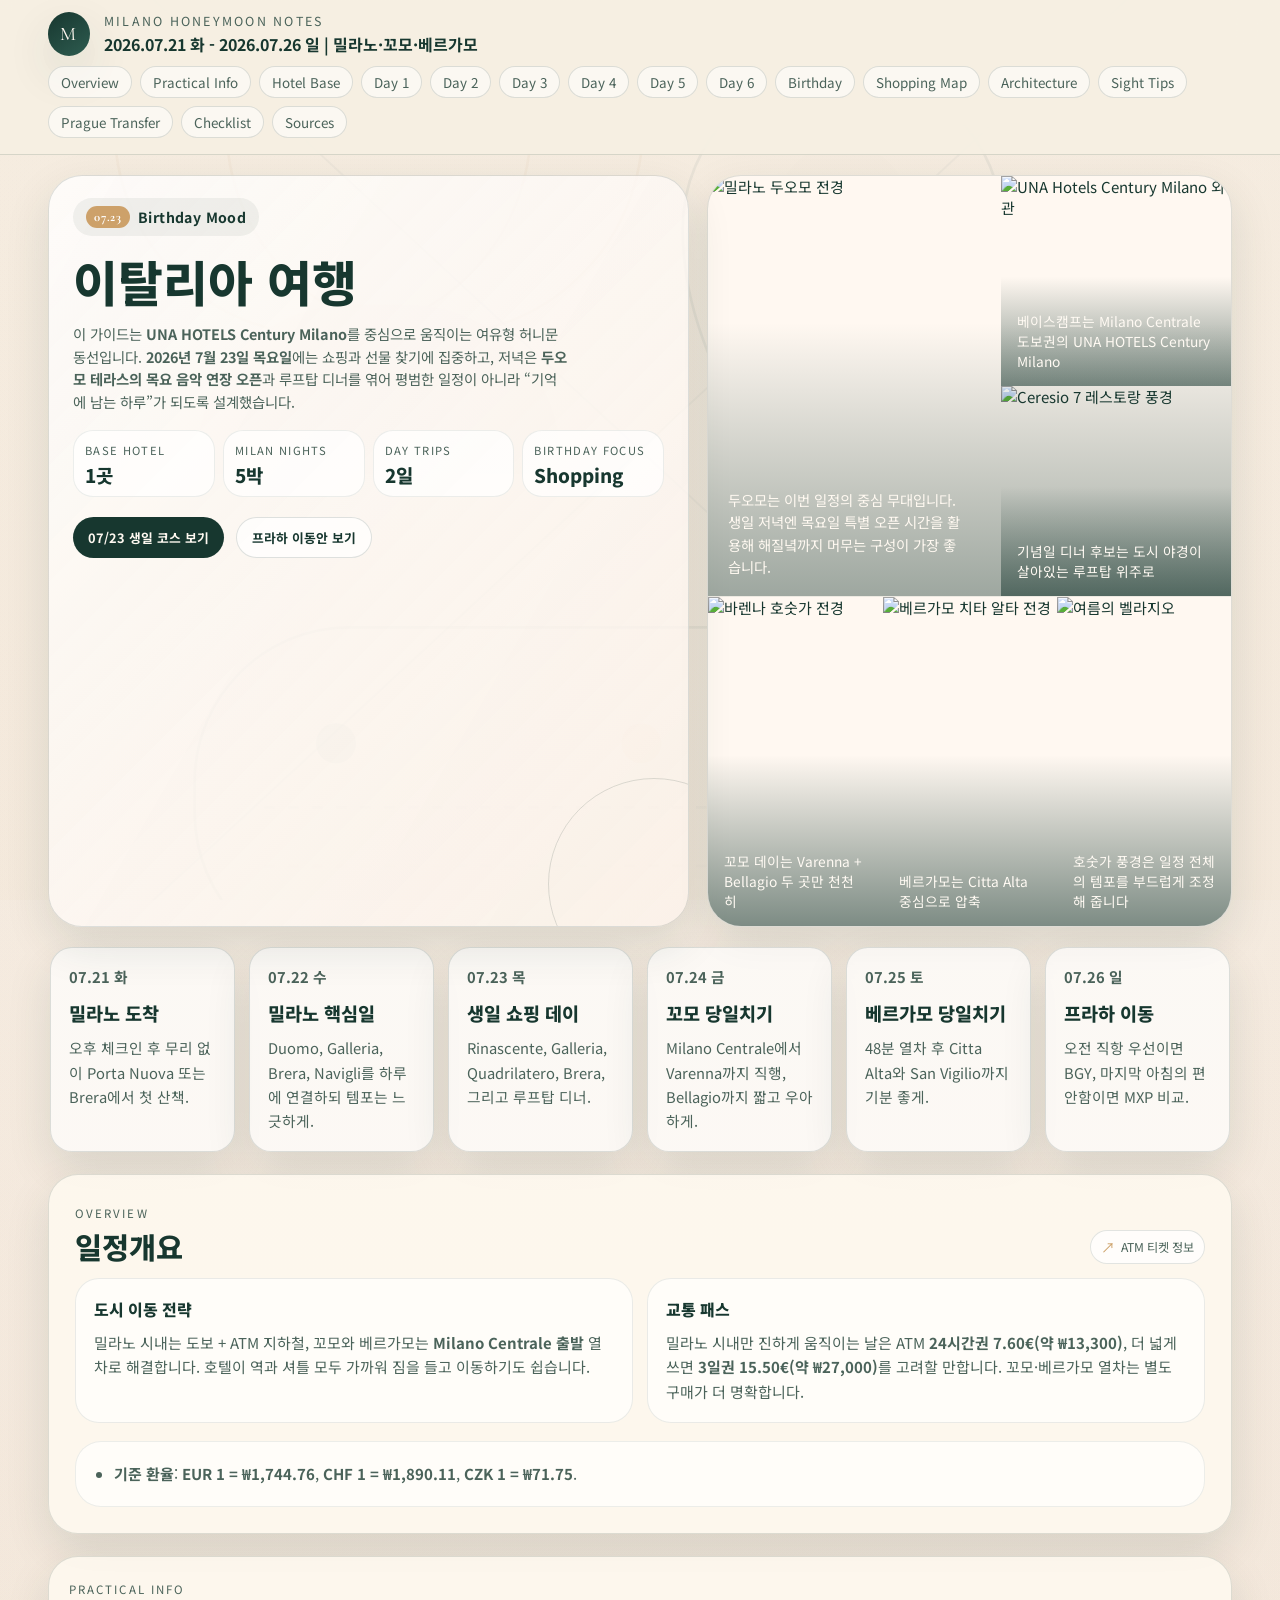
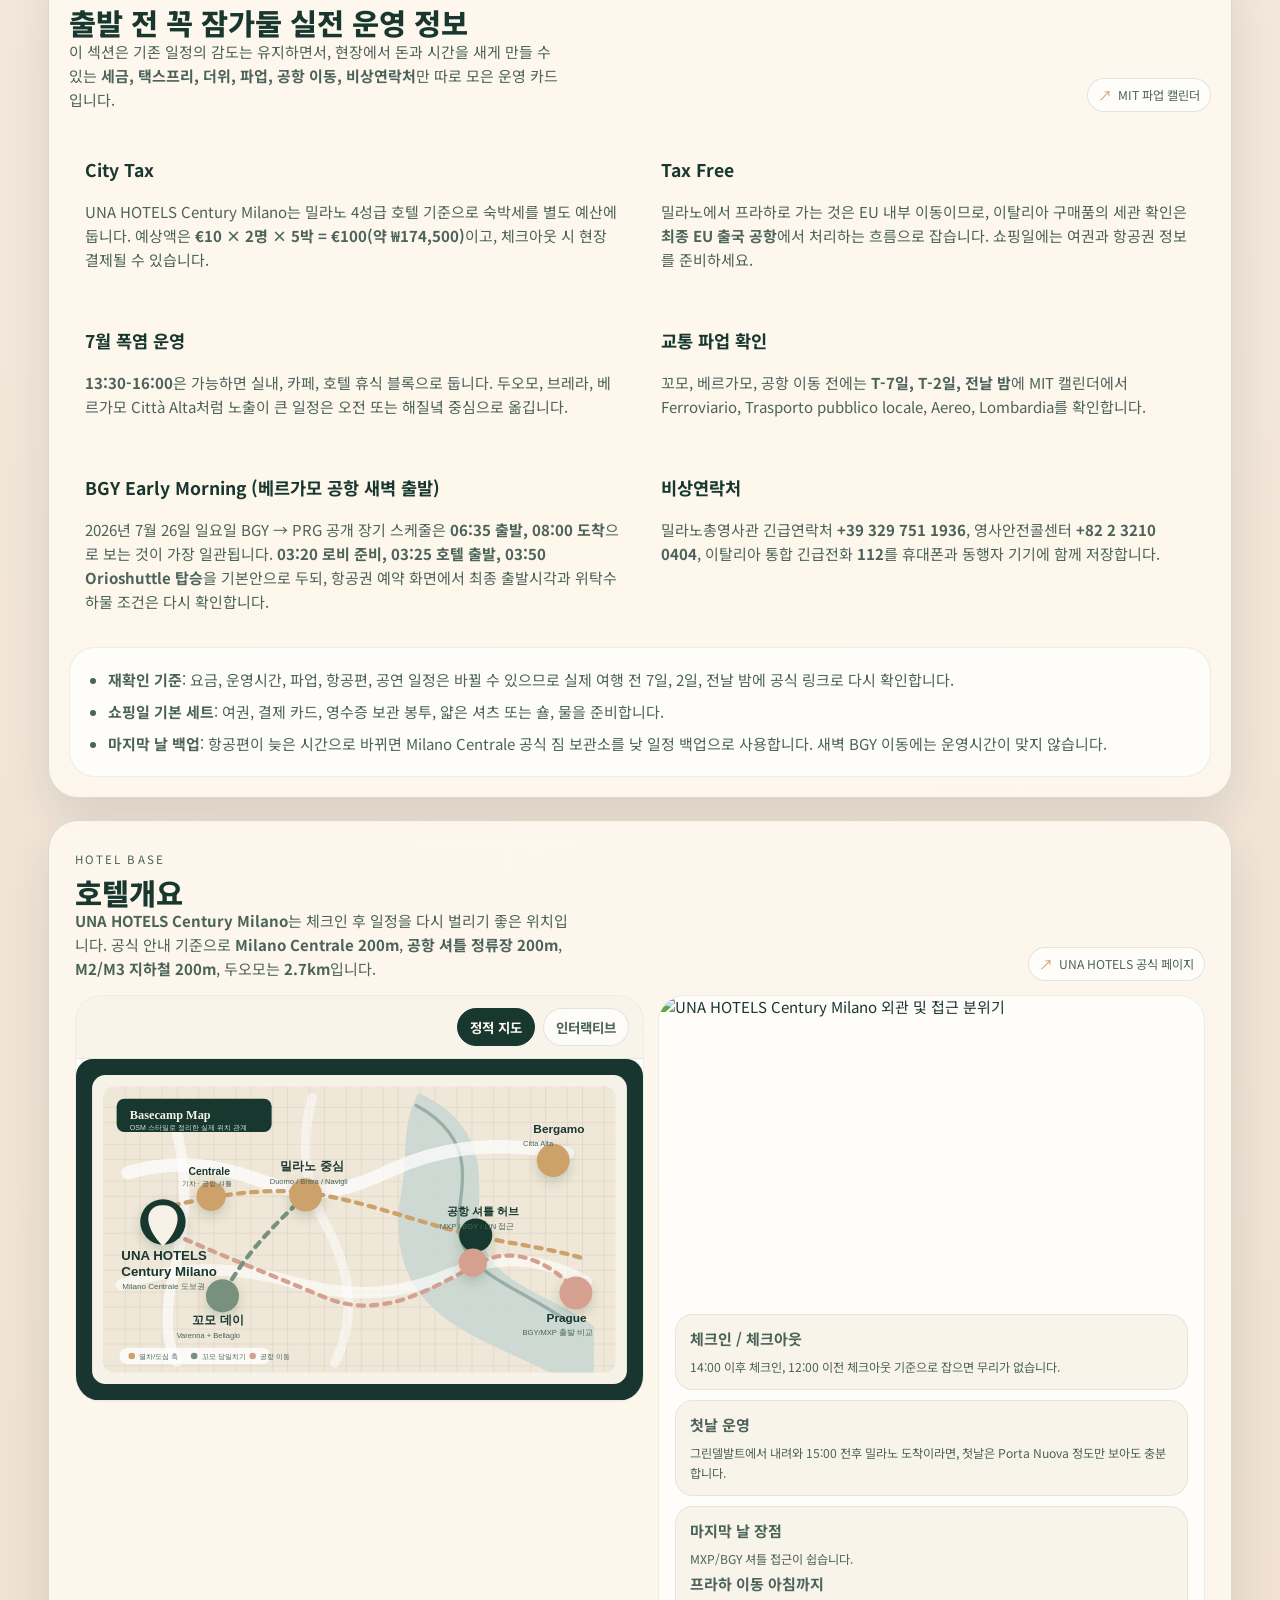
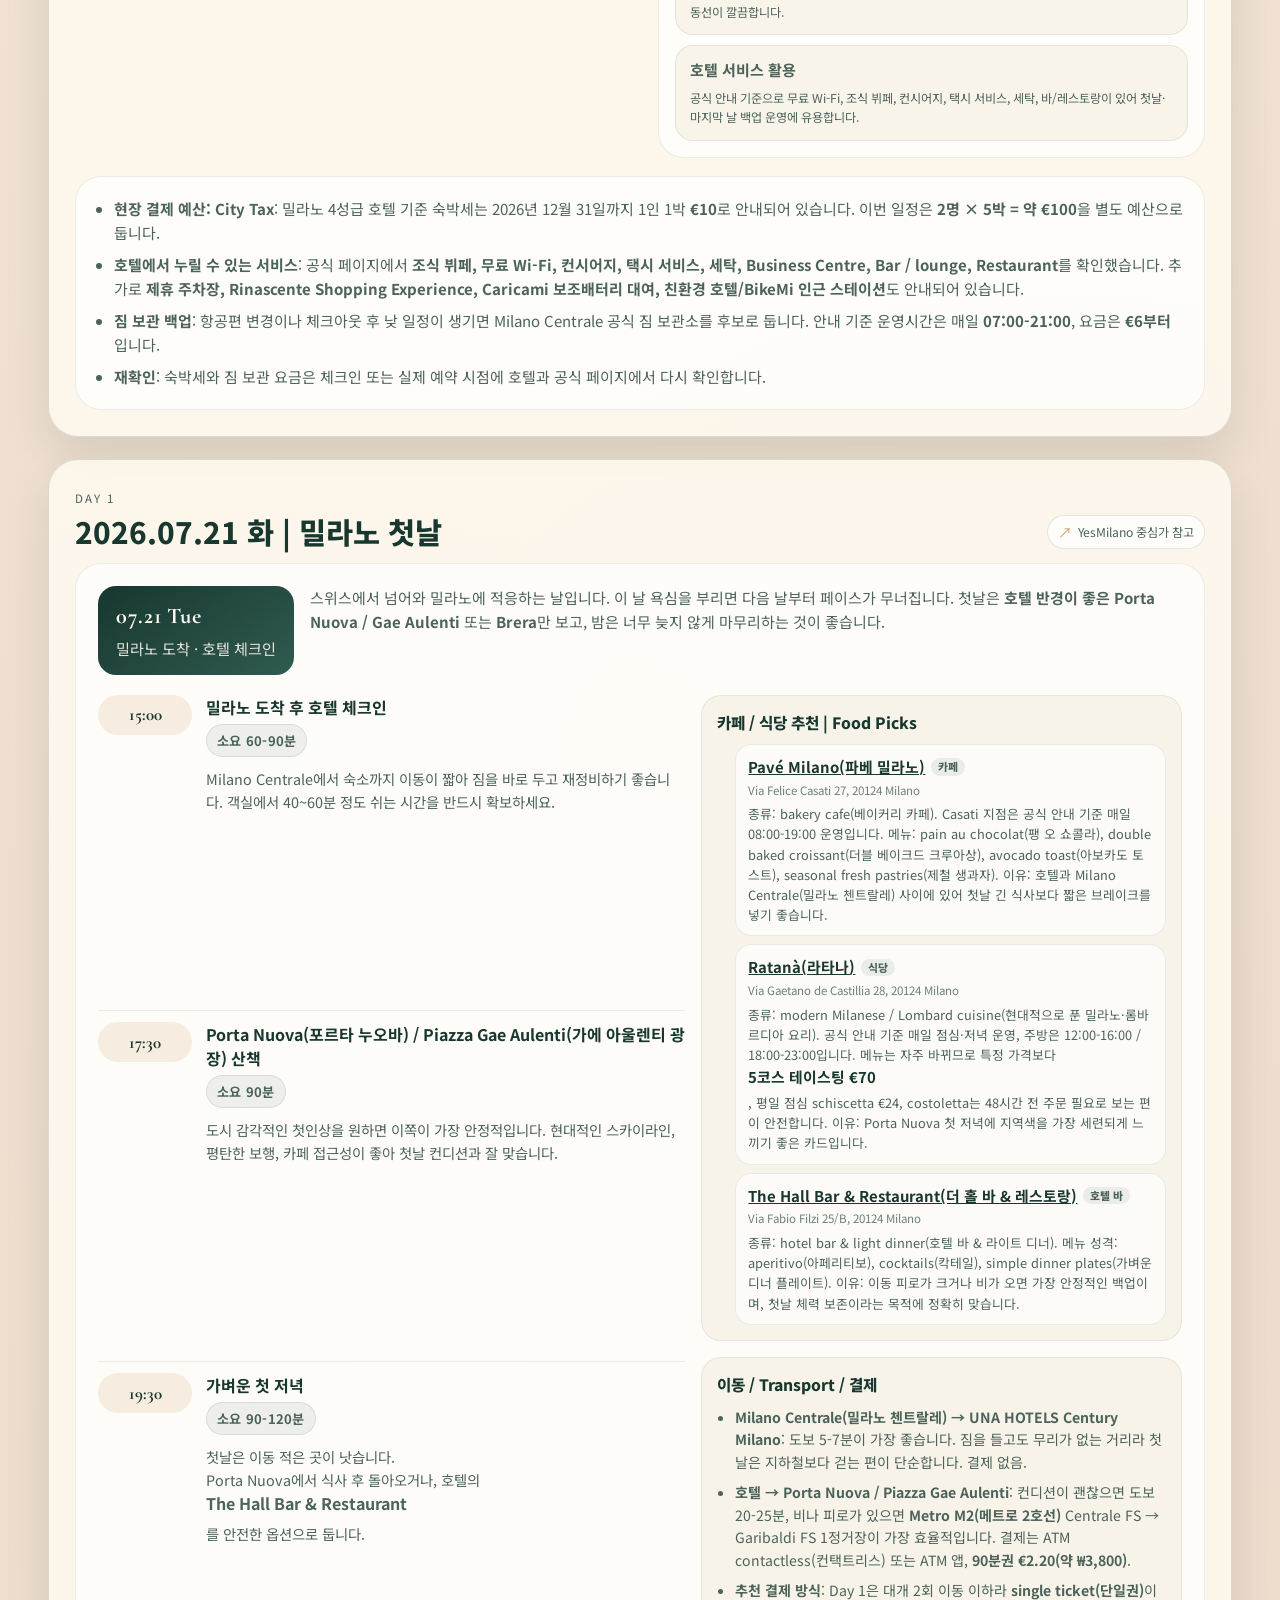
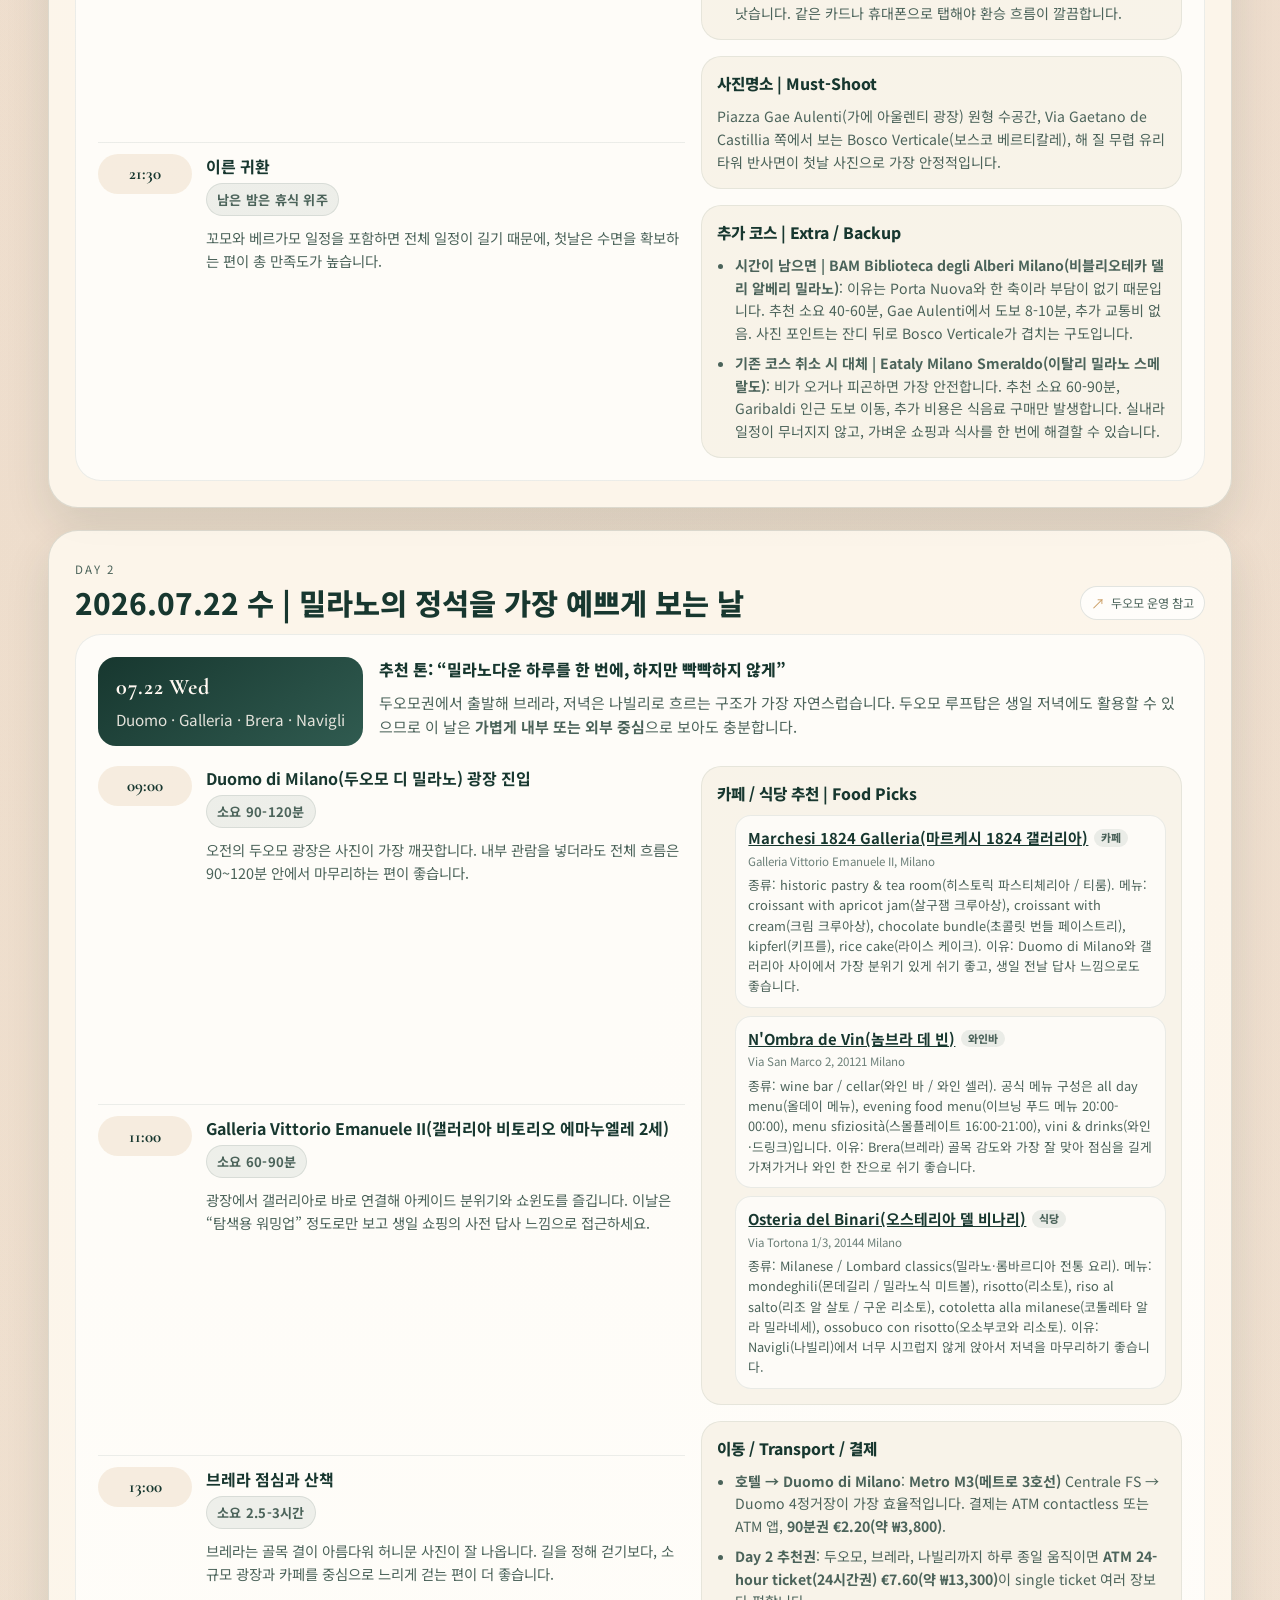
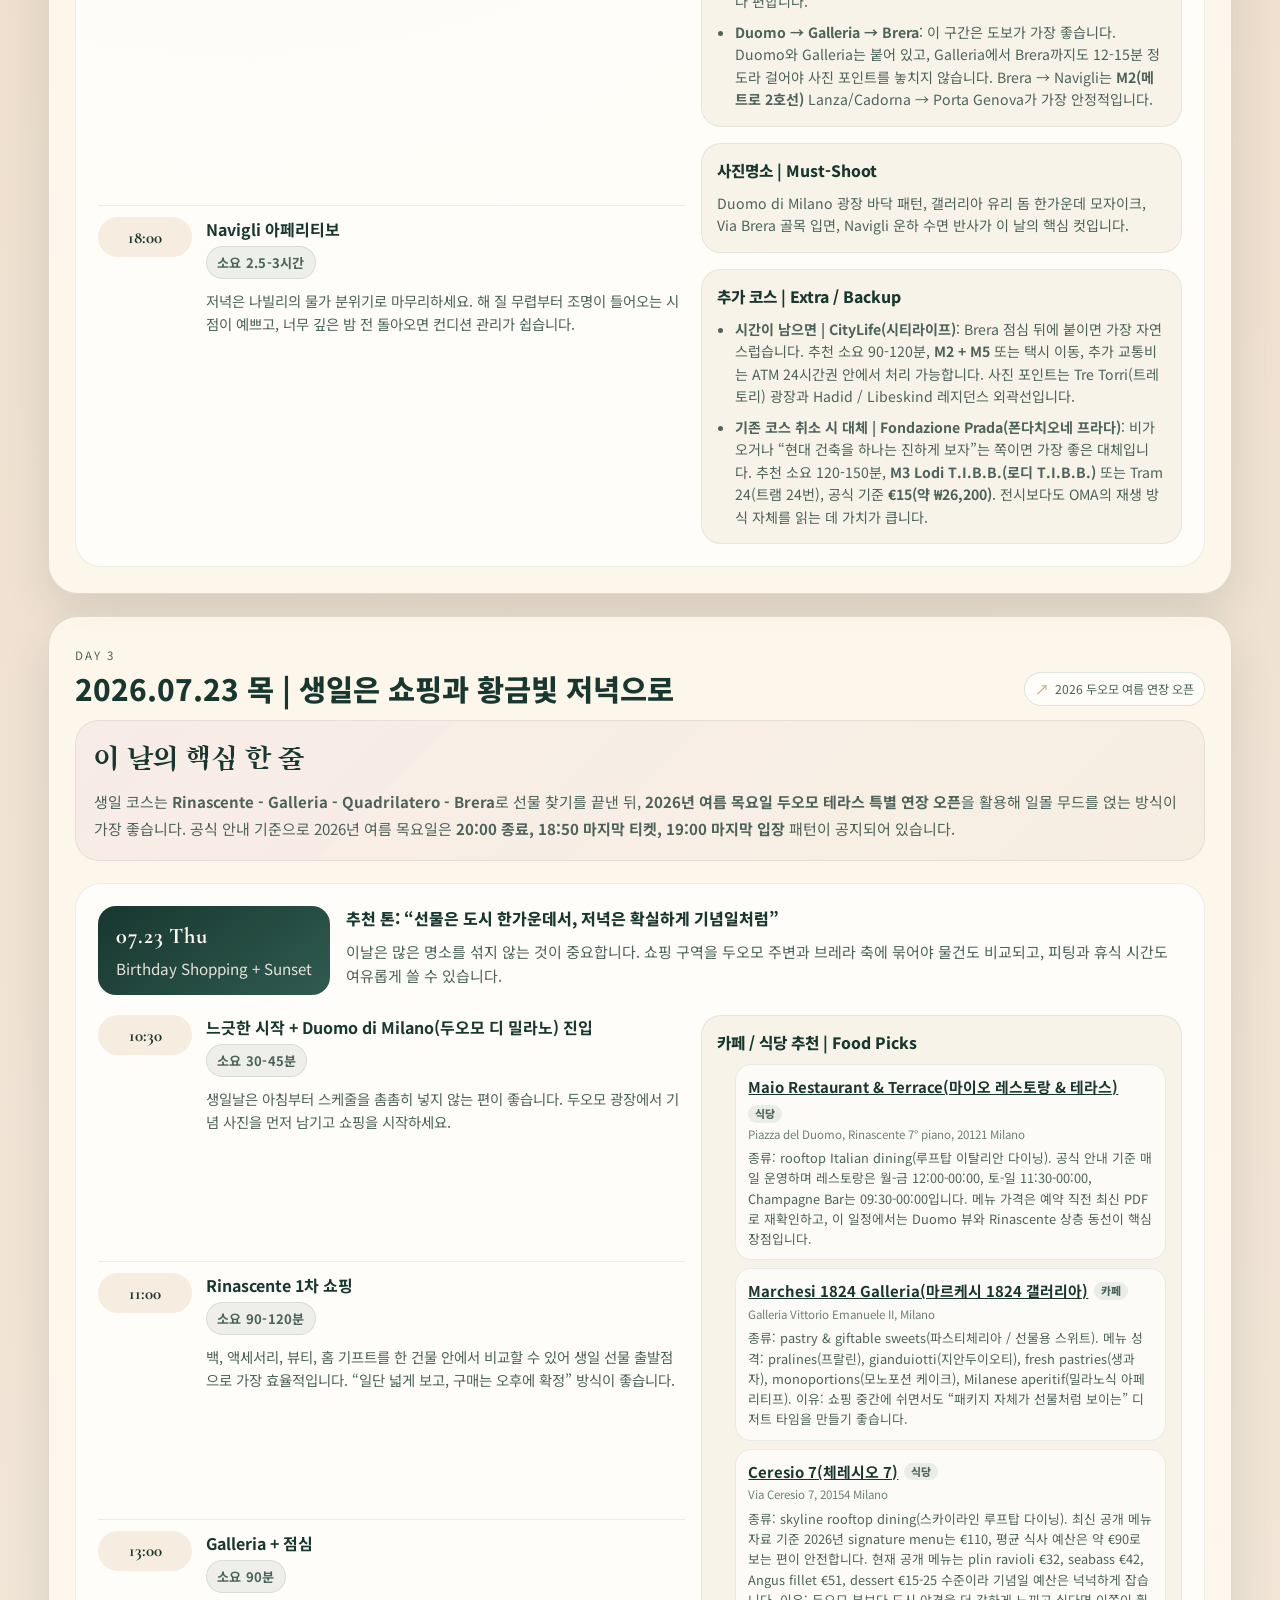
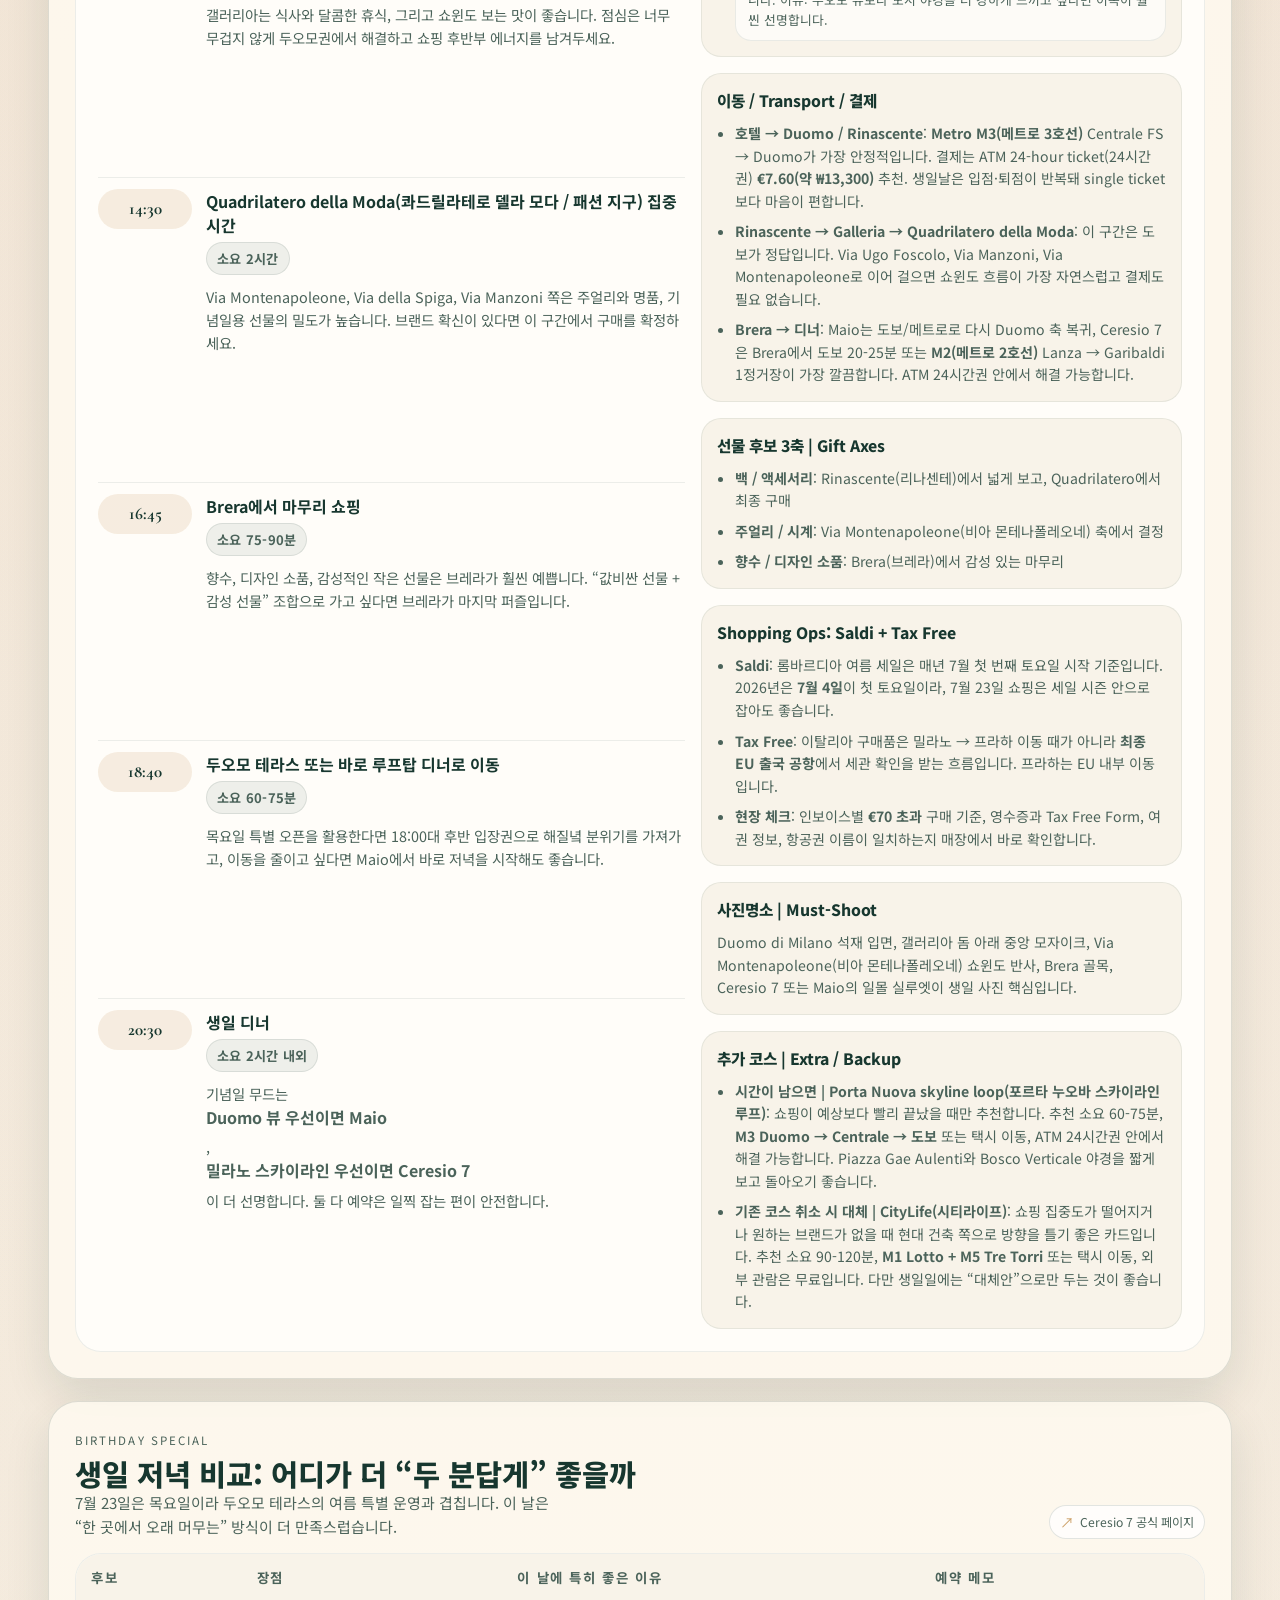
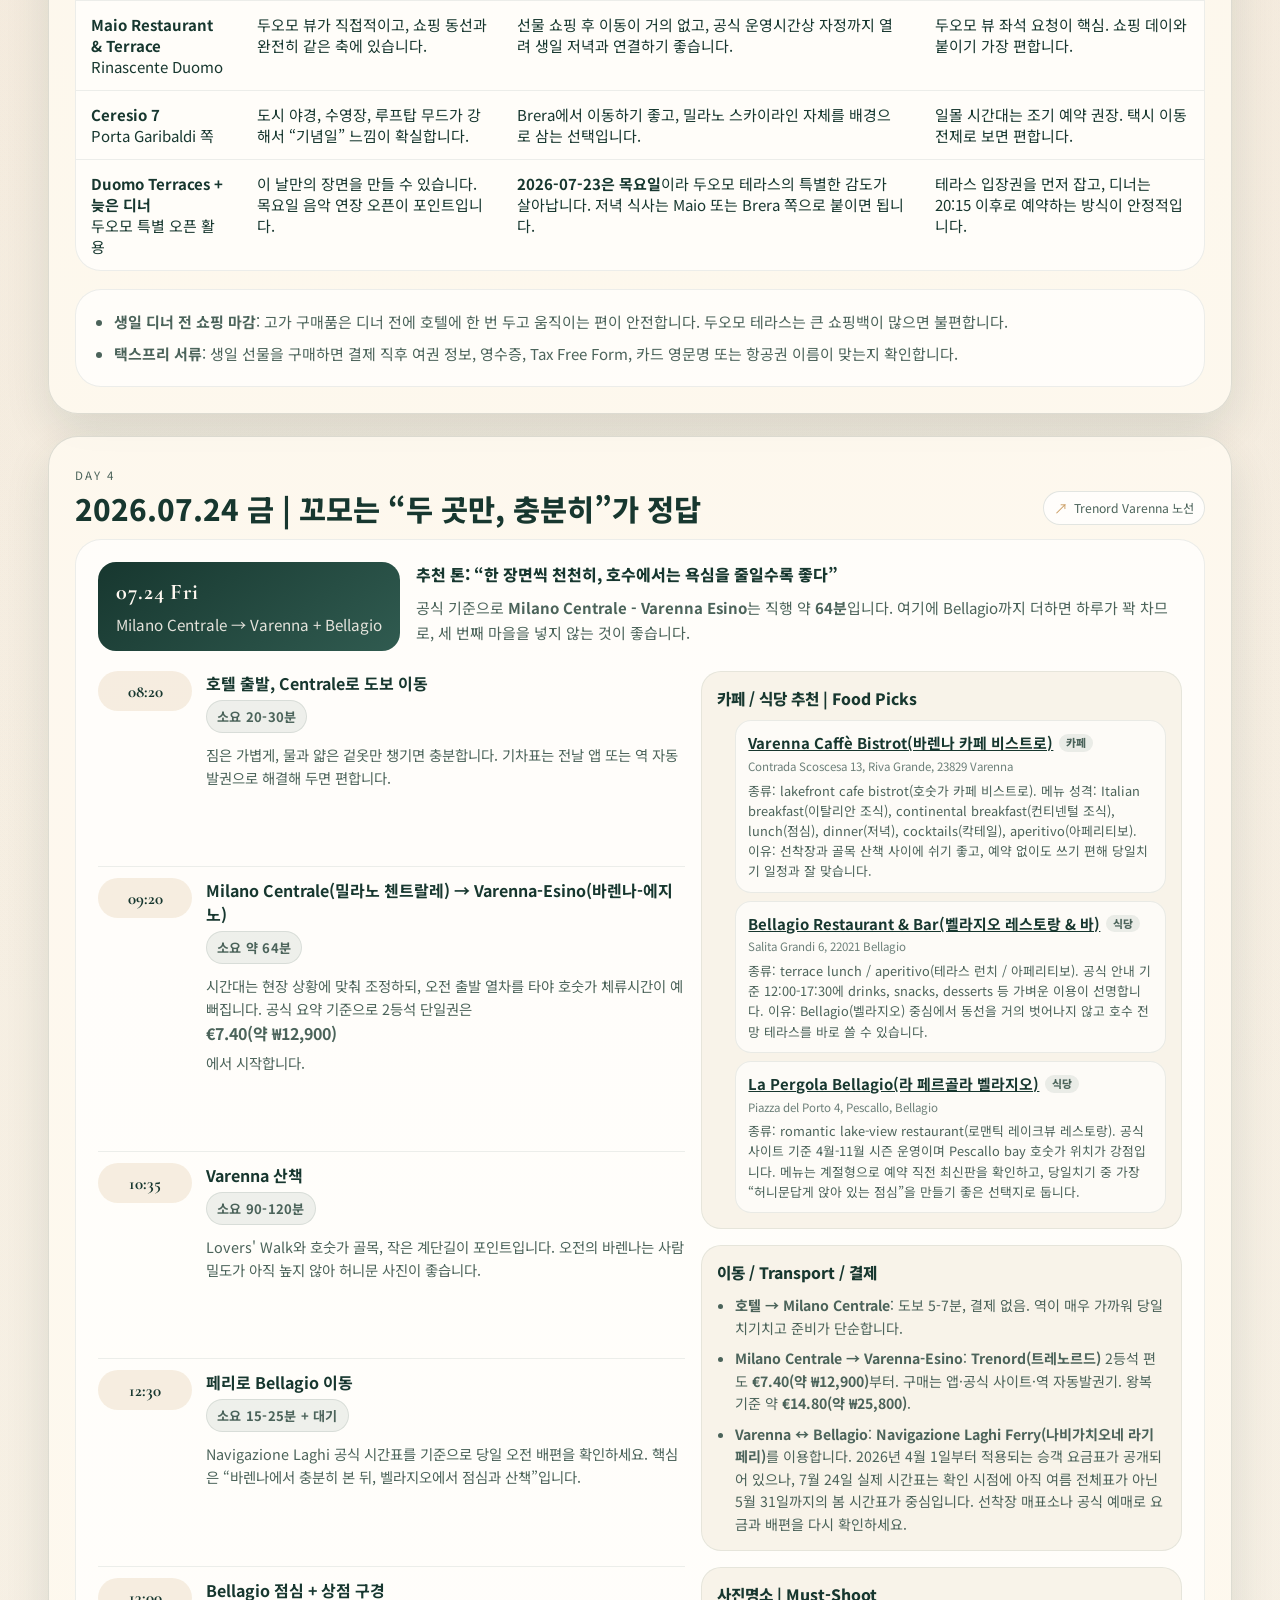
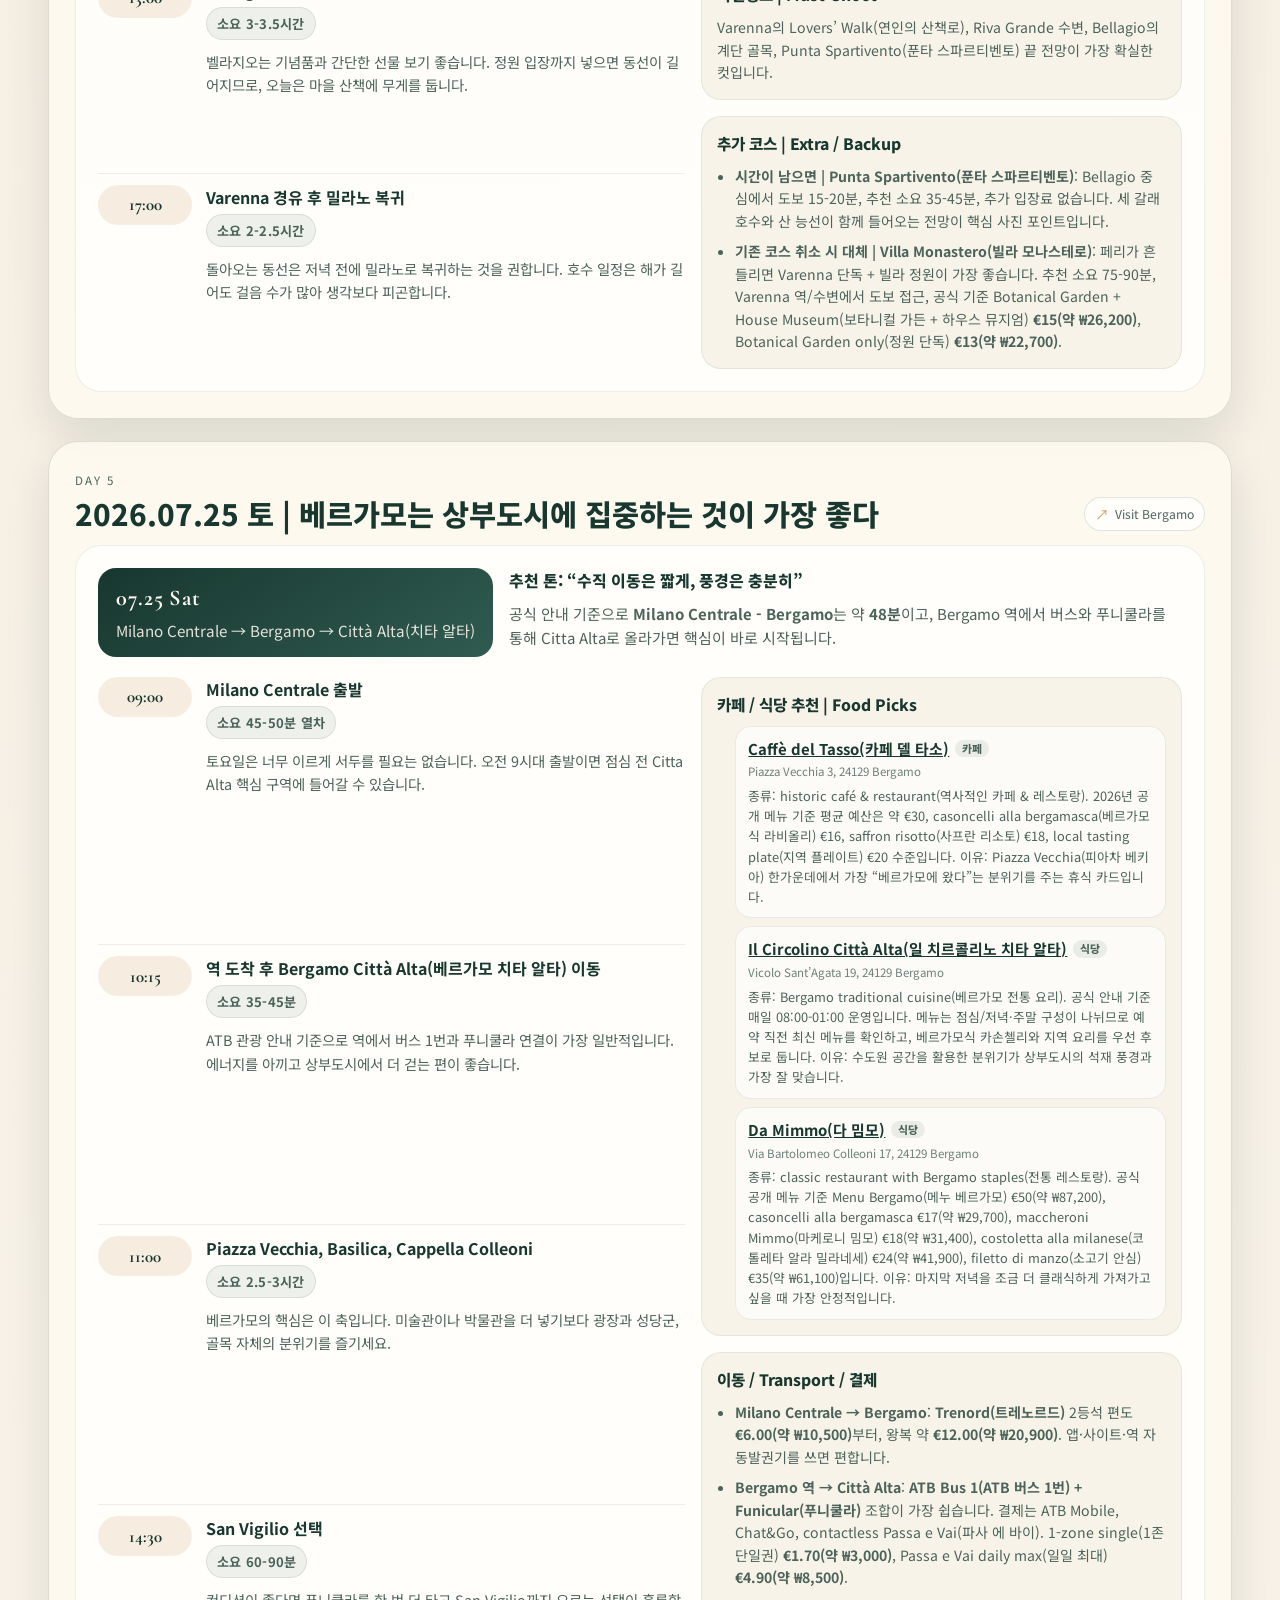
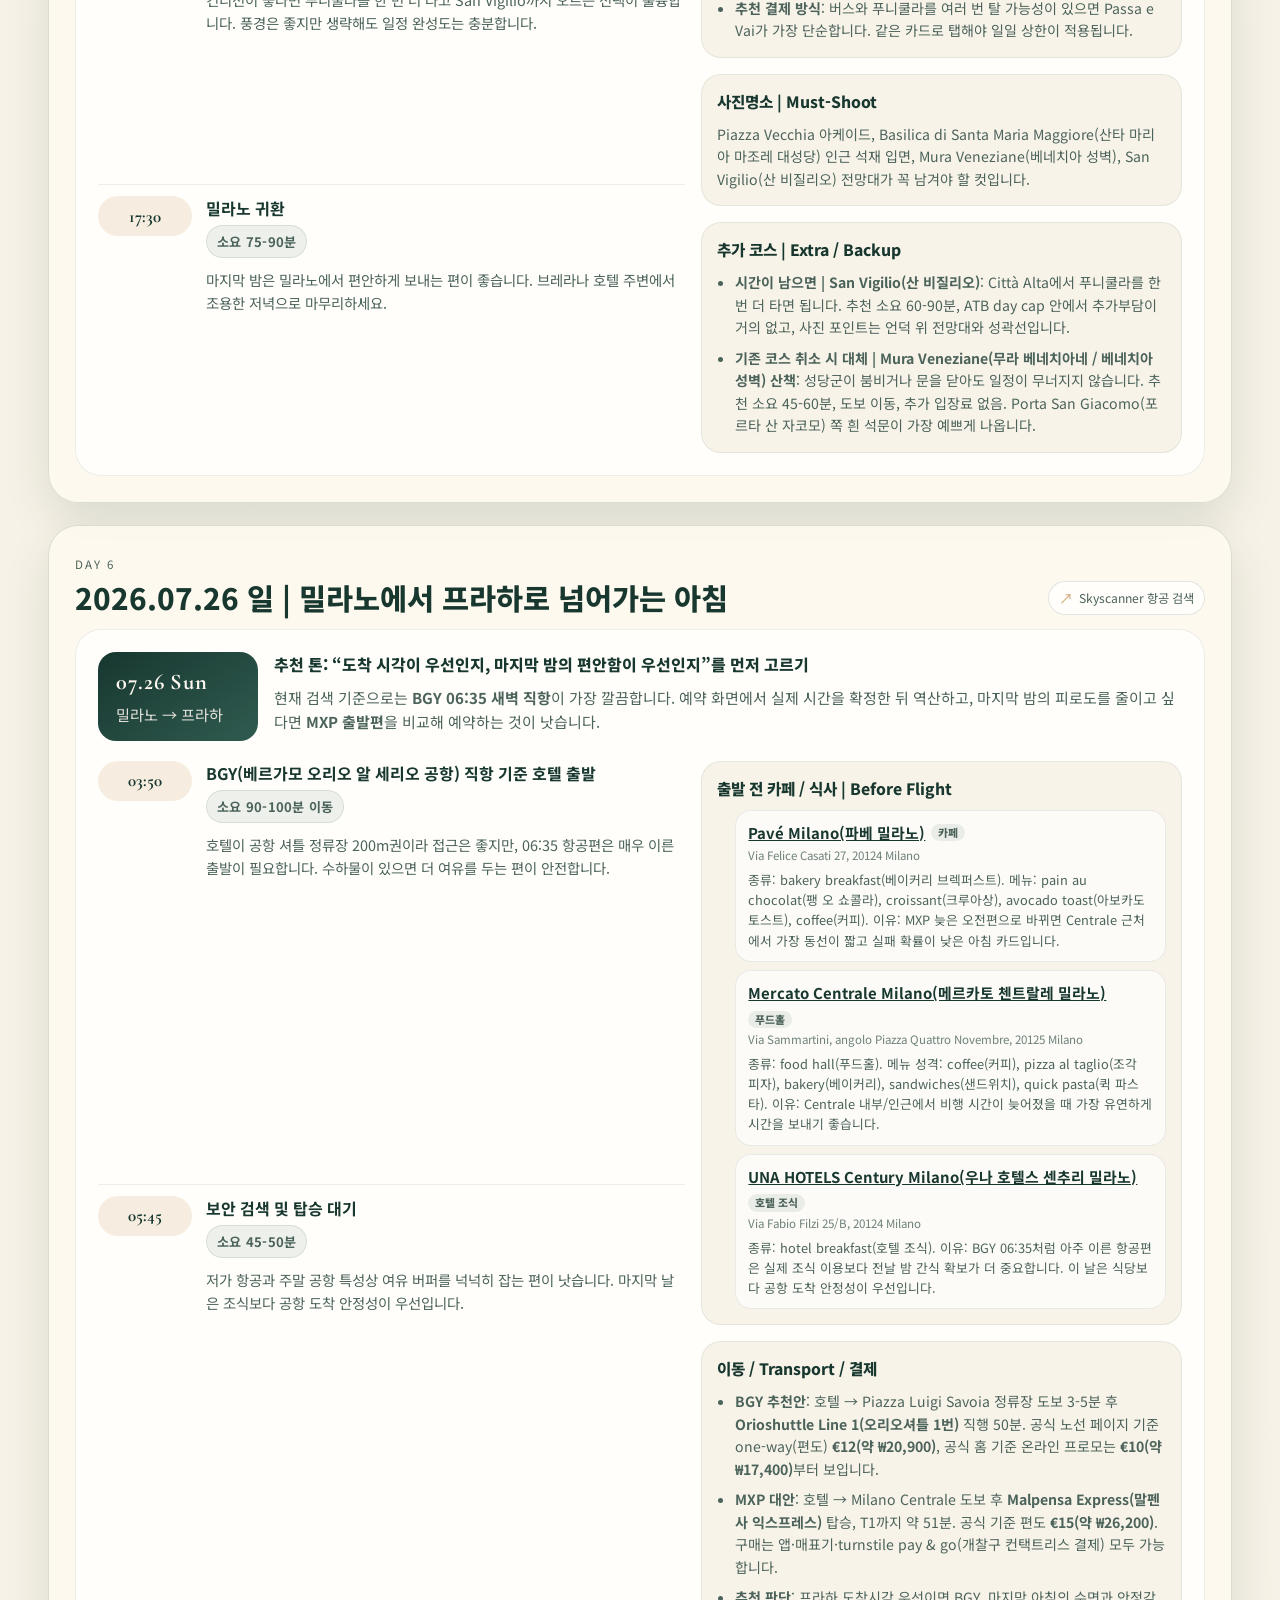
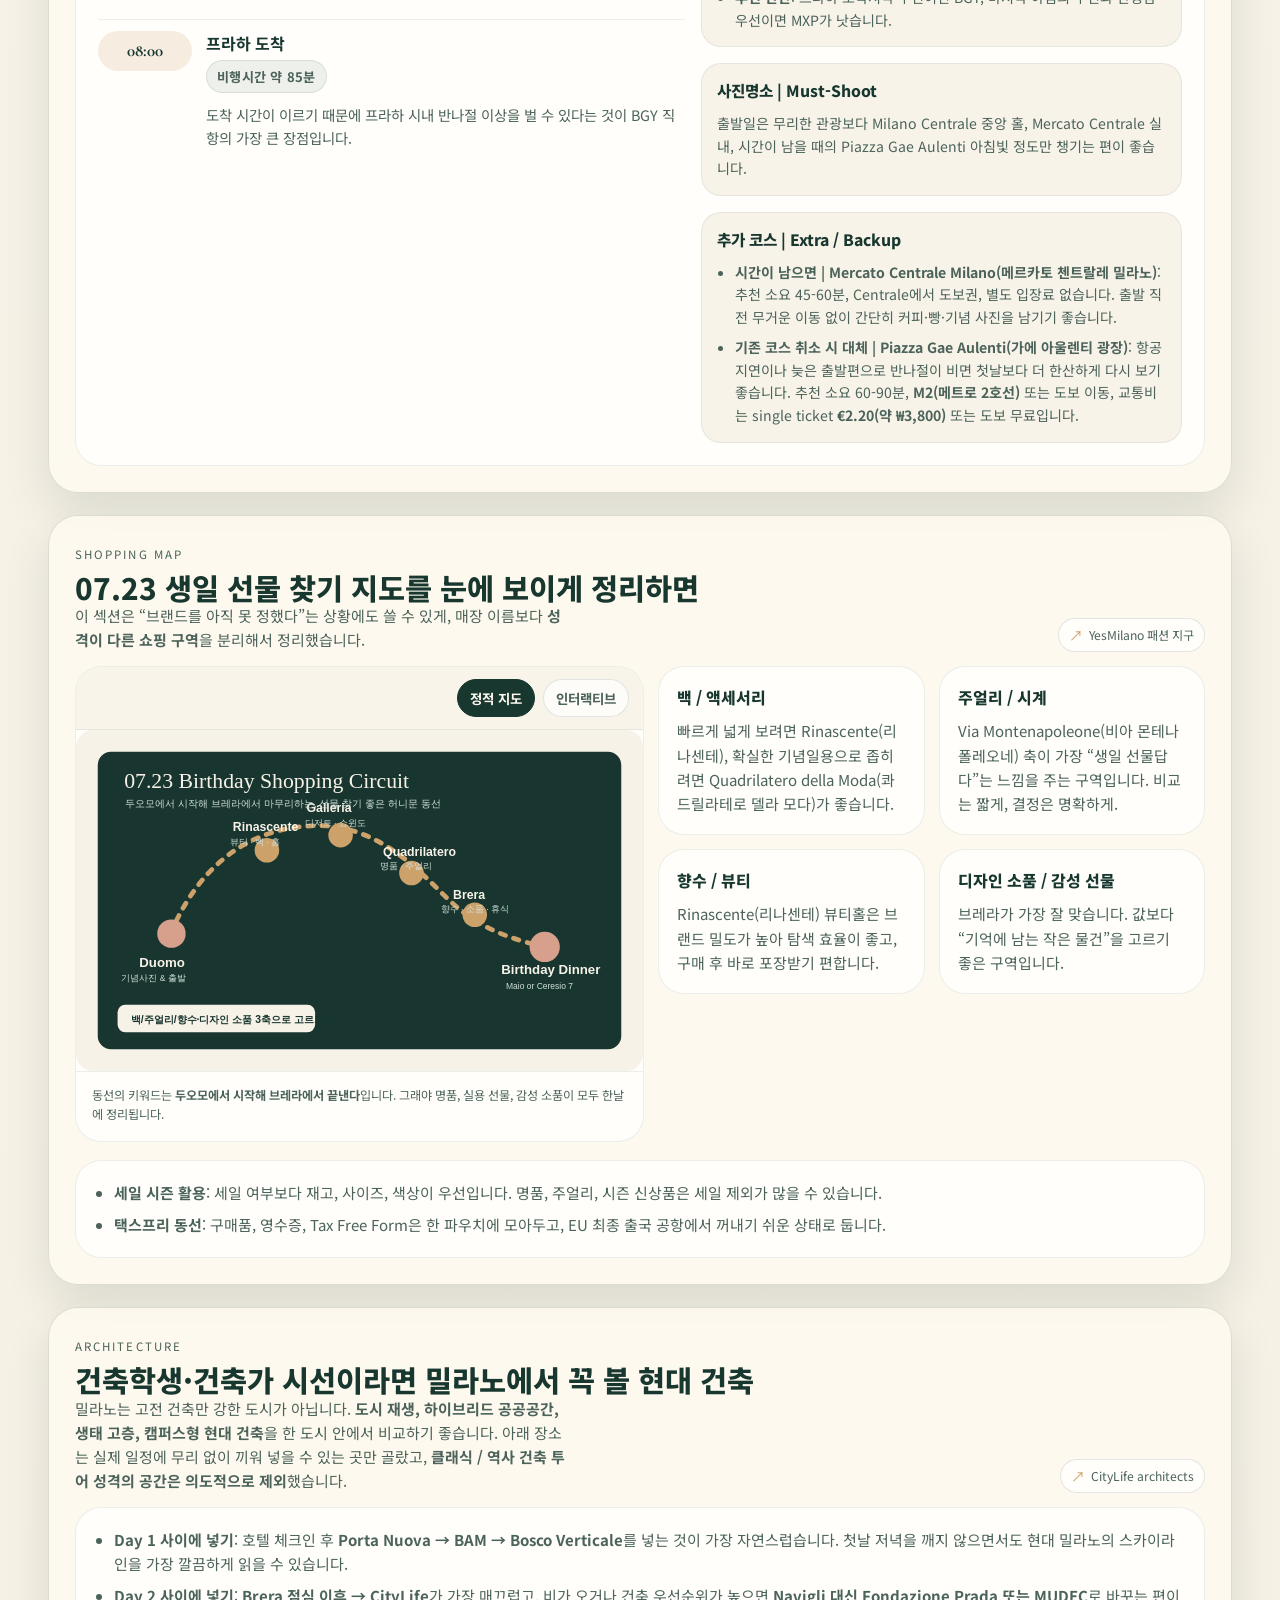
==== index.html @ 5122d9b0 "Update wedding guide layout and deployment files" ====
<!doctype html>
<html lang="ko">
<head>
  <meta charset="utf-8">
  <meta name="viewport" content="width=device-width, initial-scale=1">
  <meta http-equiv="refresh" content="0; url=./milano_honeymoon_guide.html">
  <link rel="canonical" href="./milano_honeymoon_guide.html">
  <title>Milano Honeymoon Guide</title>
  <script>
    window.location.replace("./milano_honeymoon_guide.html");
  </script>
</head>
<body>
  <p><a href="./milano_honeymoon_guide.html">Open Milano Honeymoon Guide</a></p>
</body>
</html>
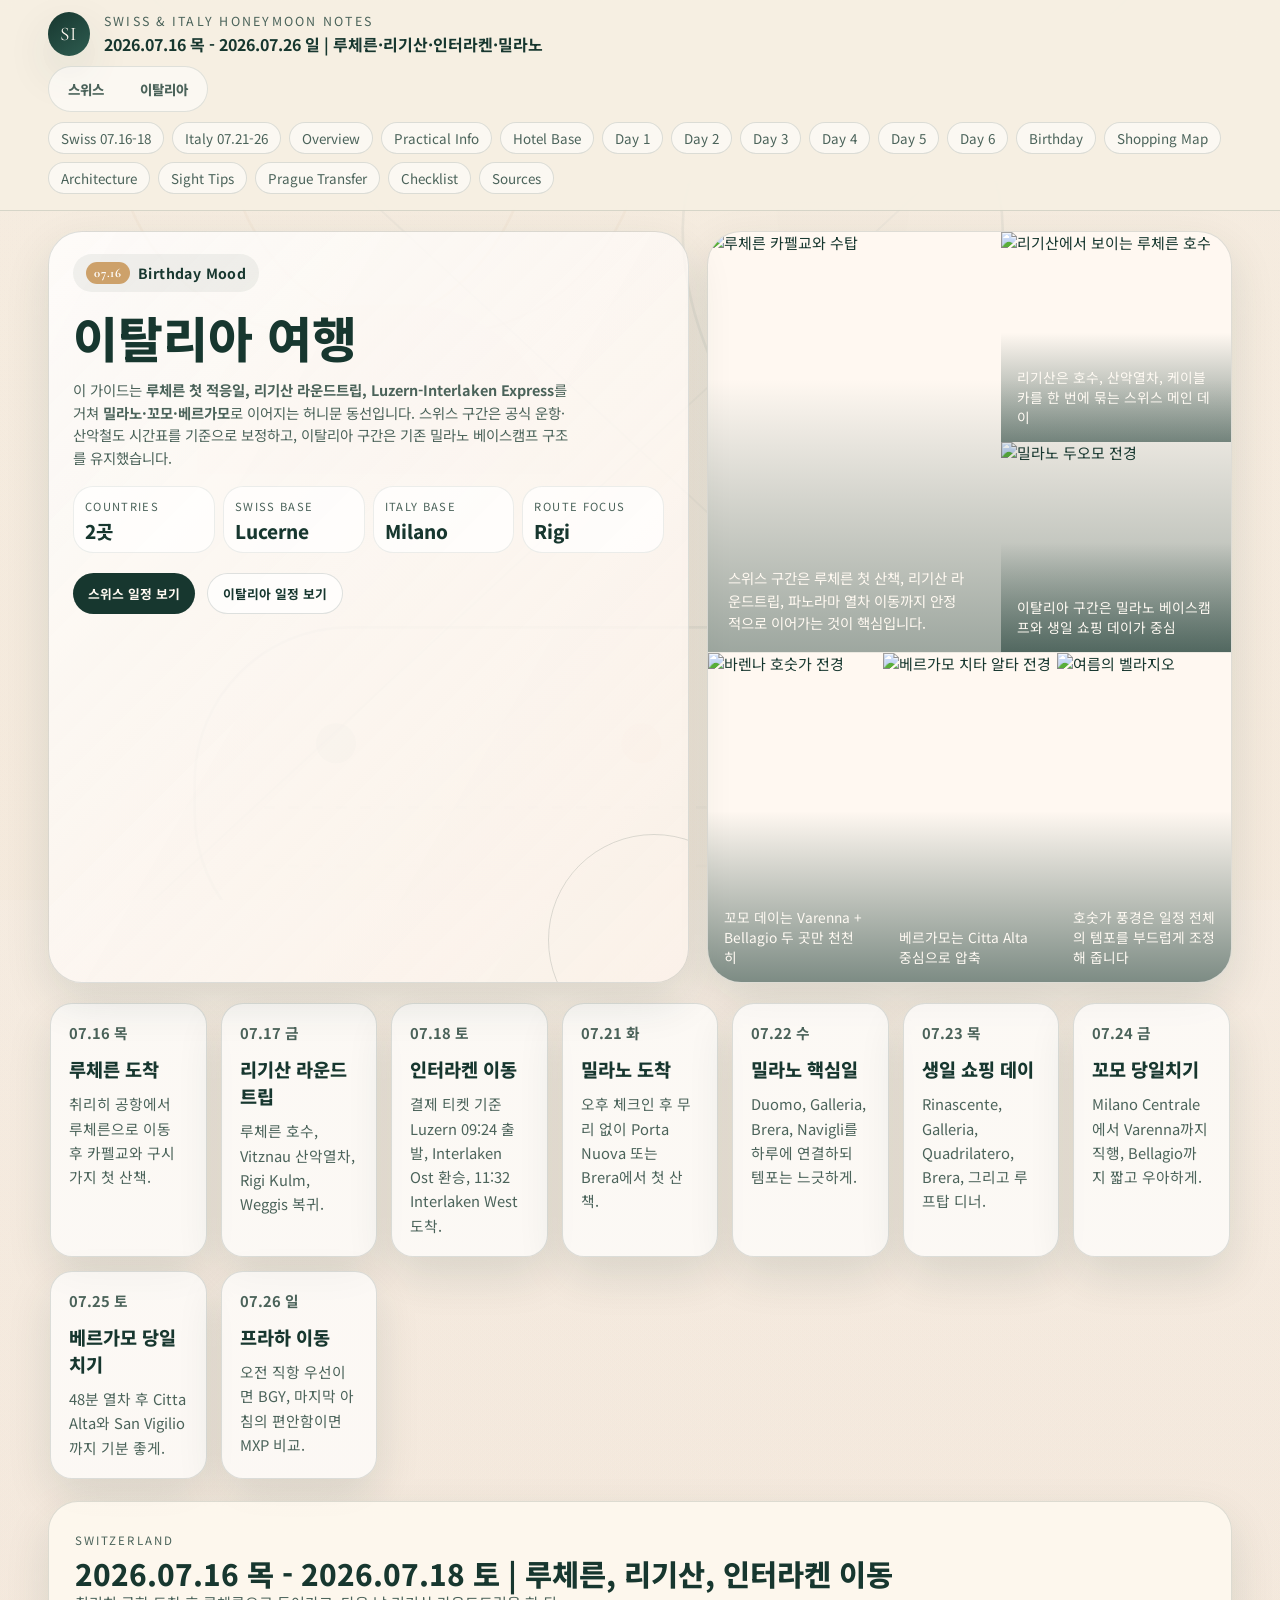
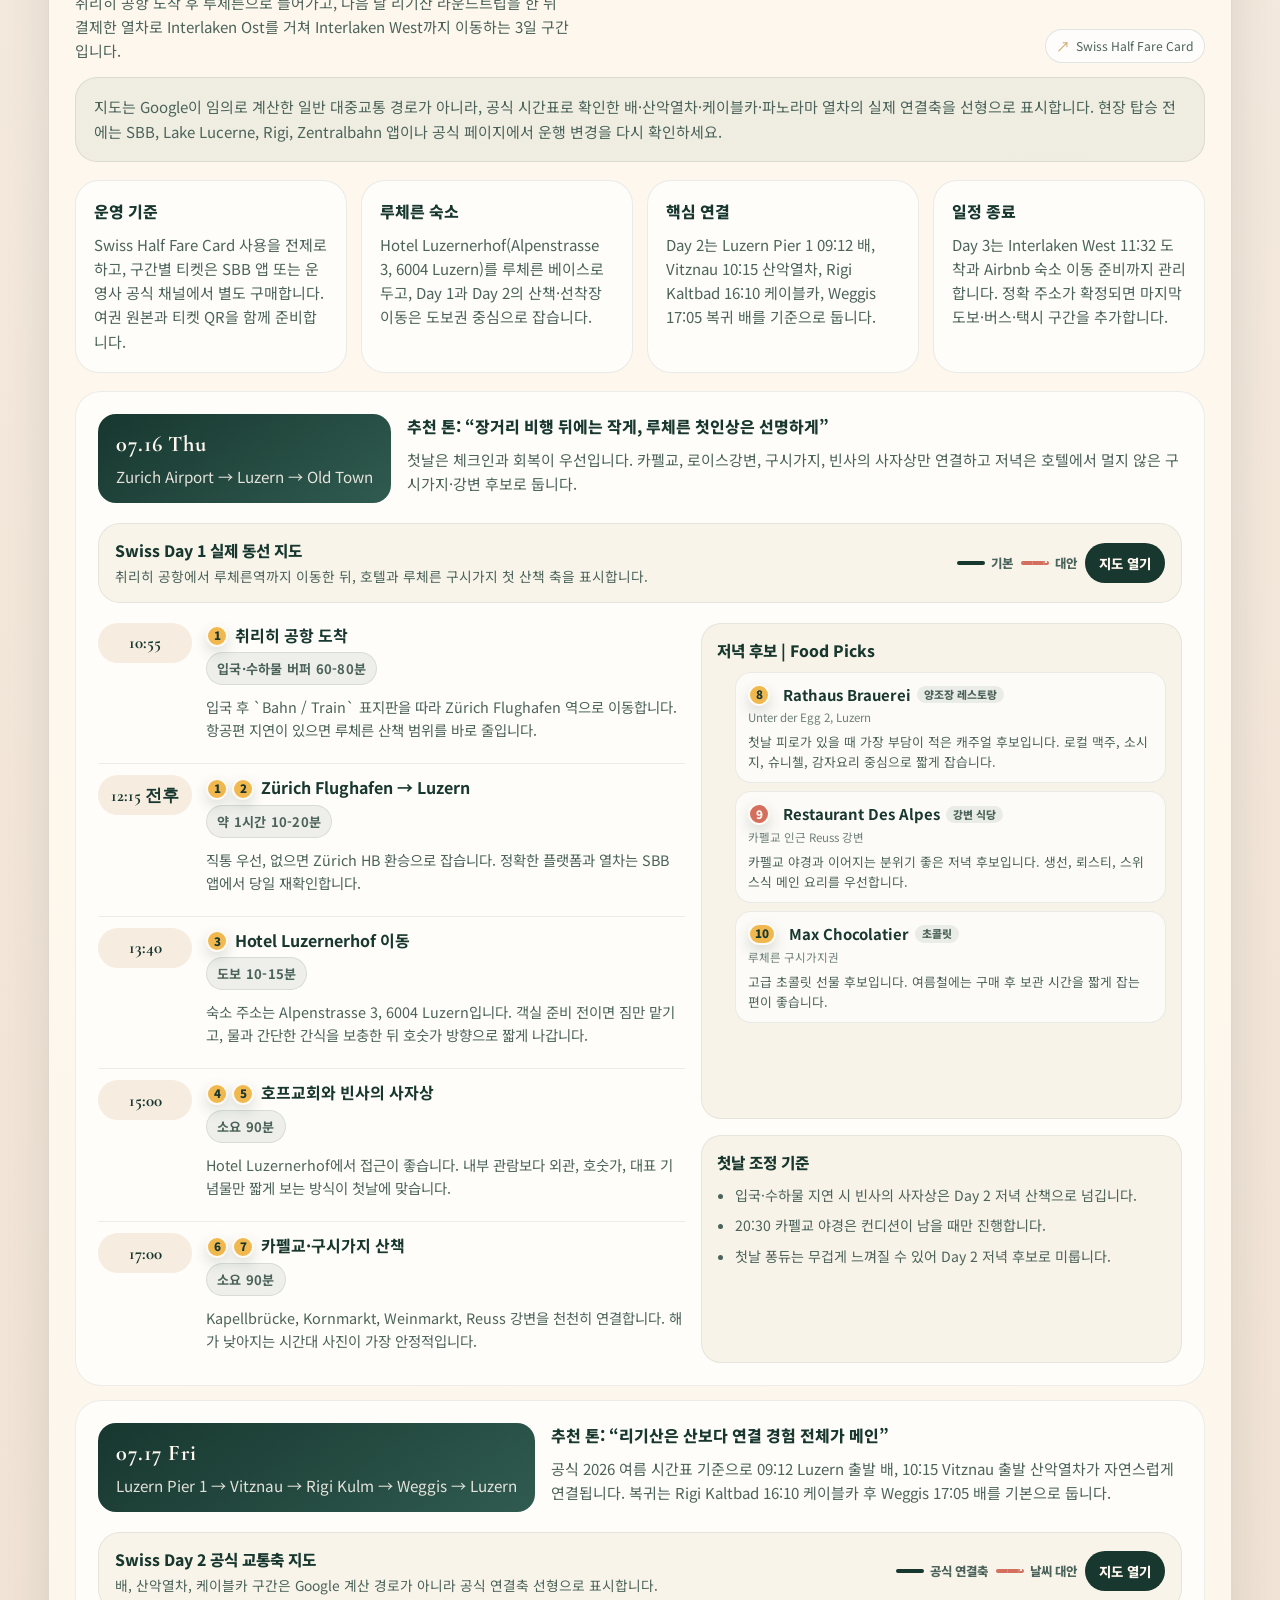
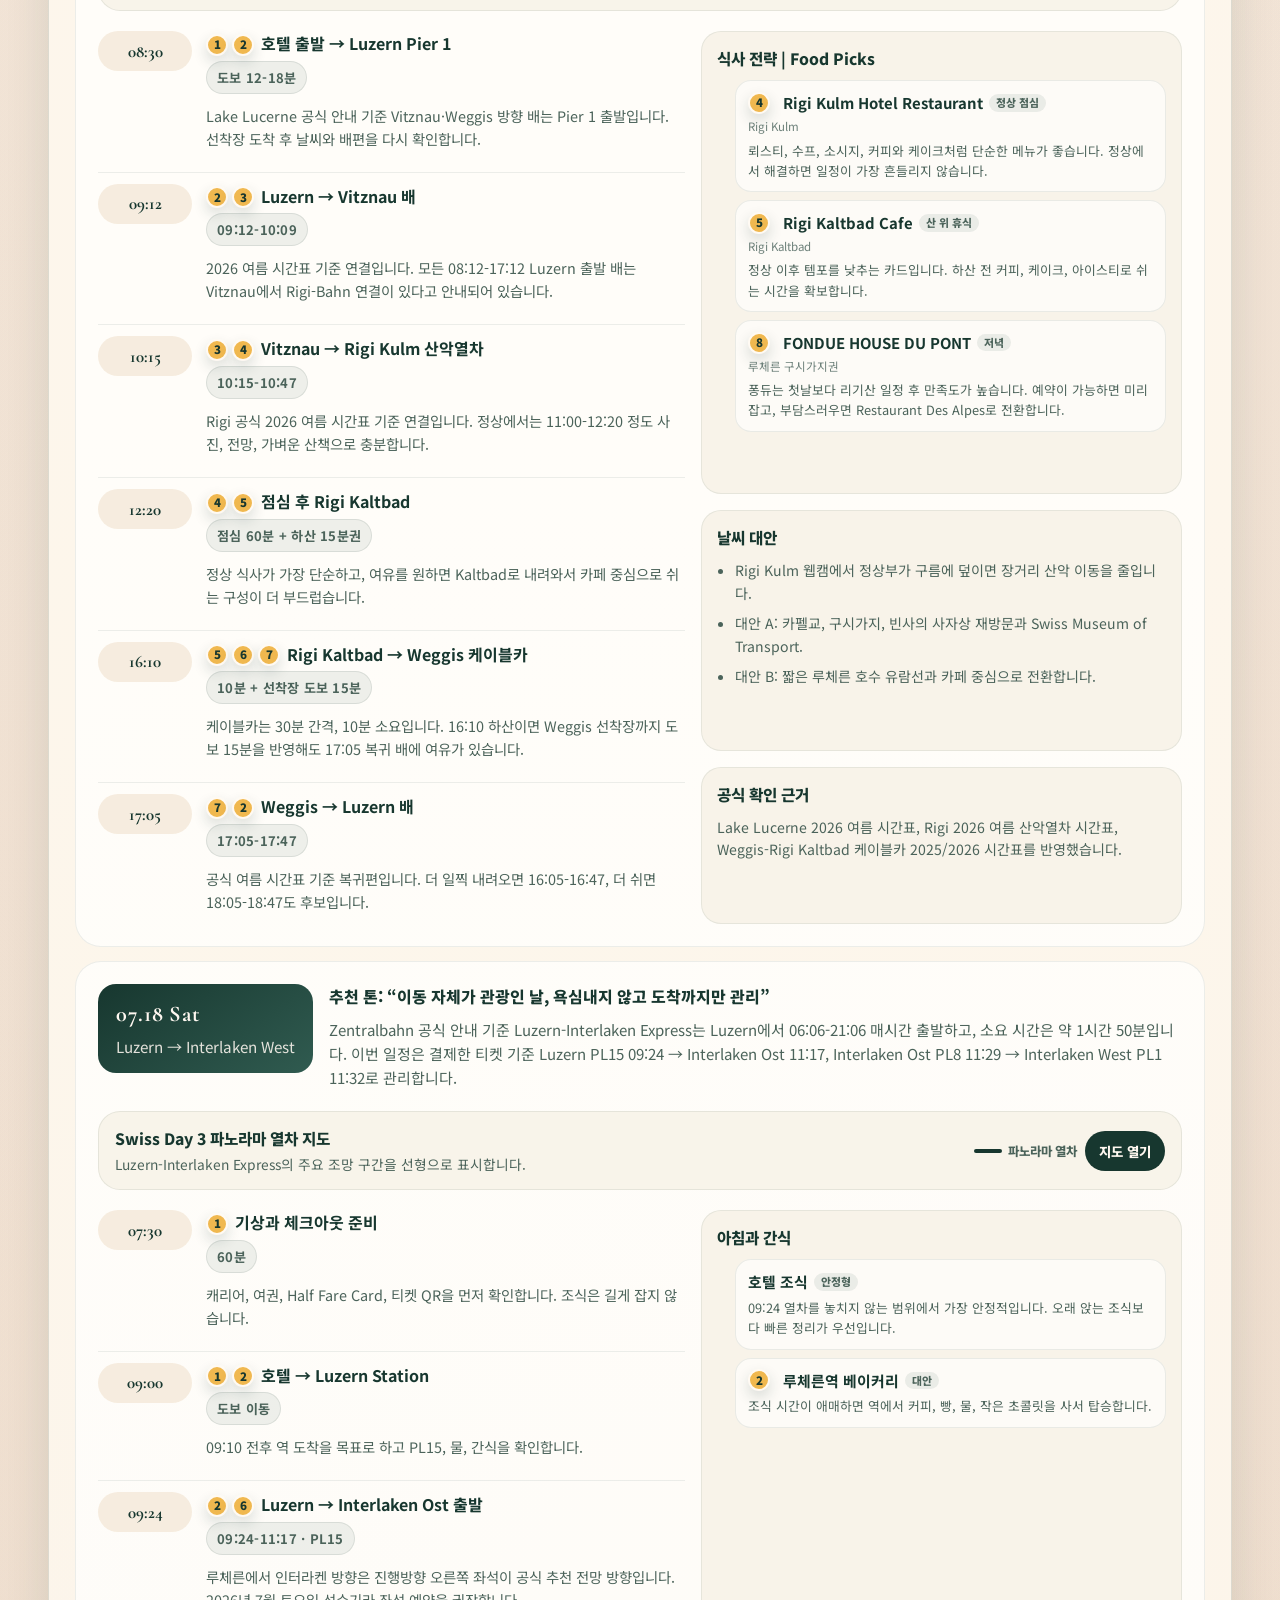
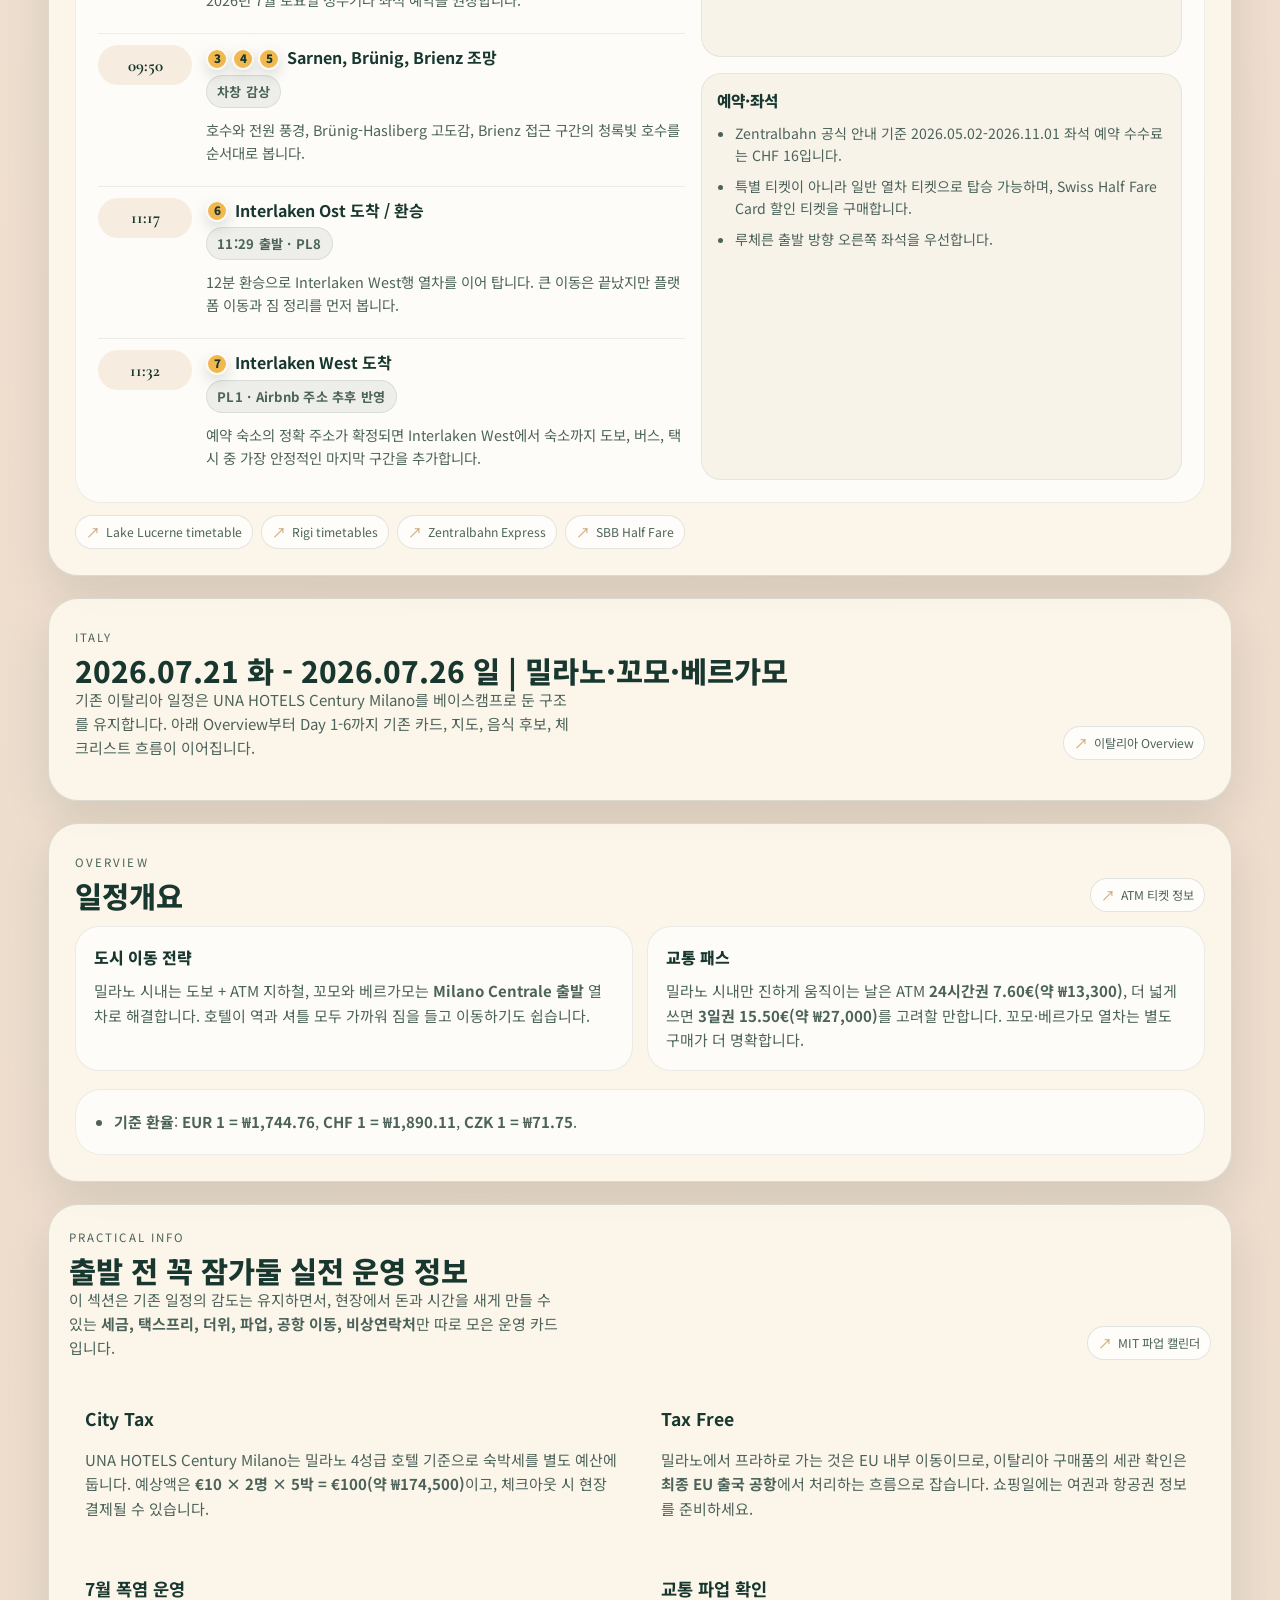
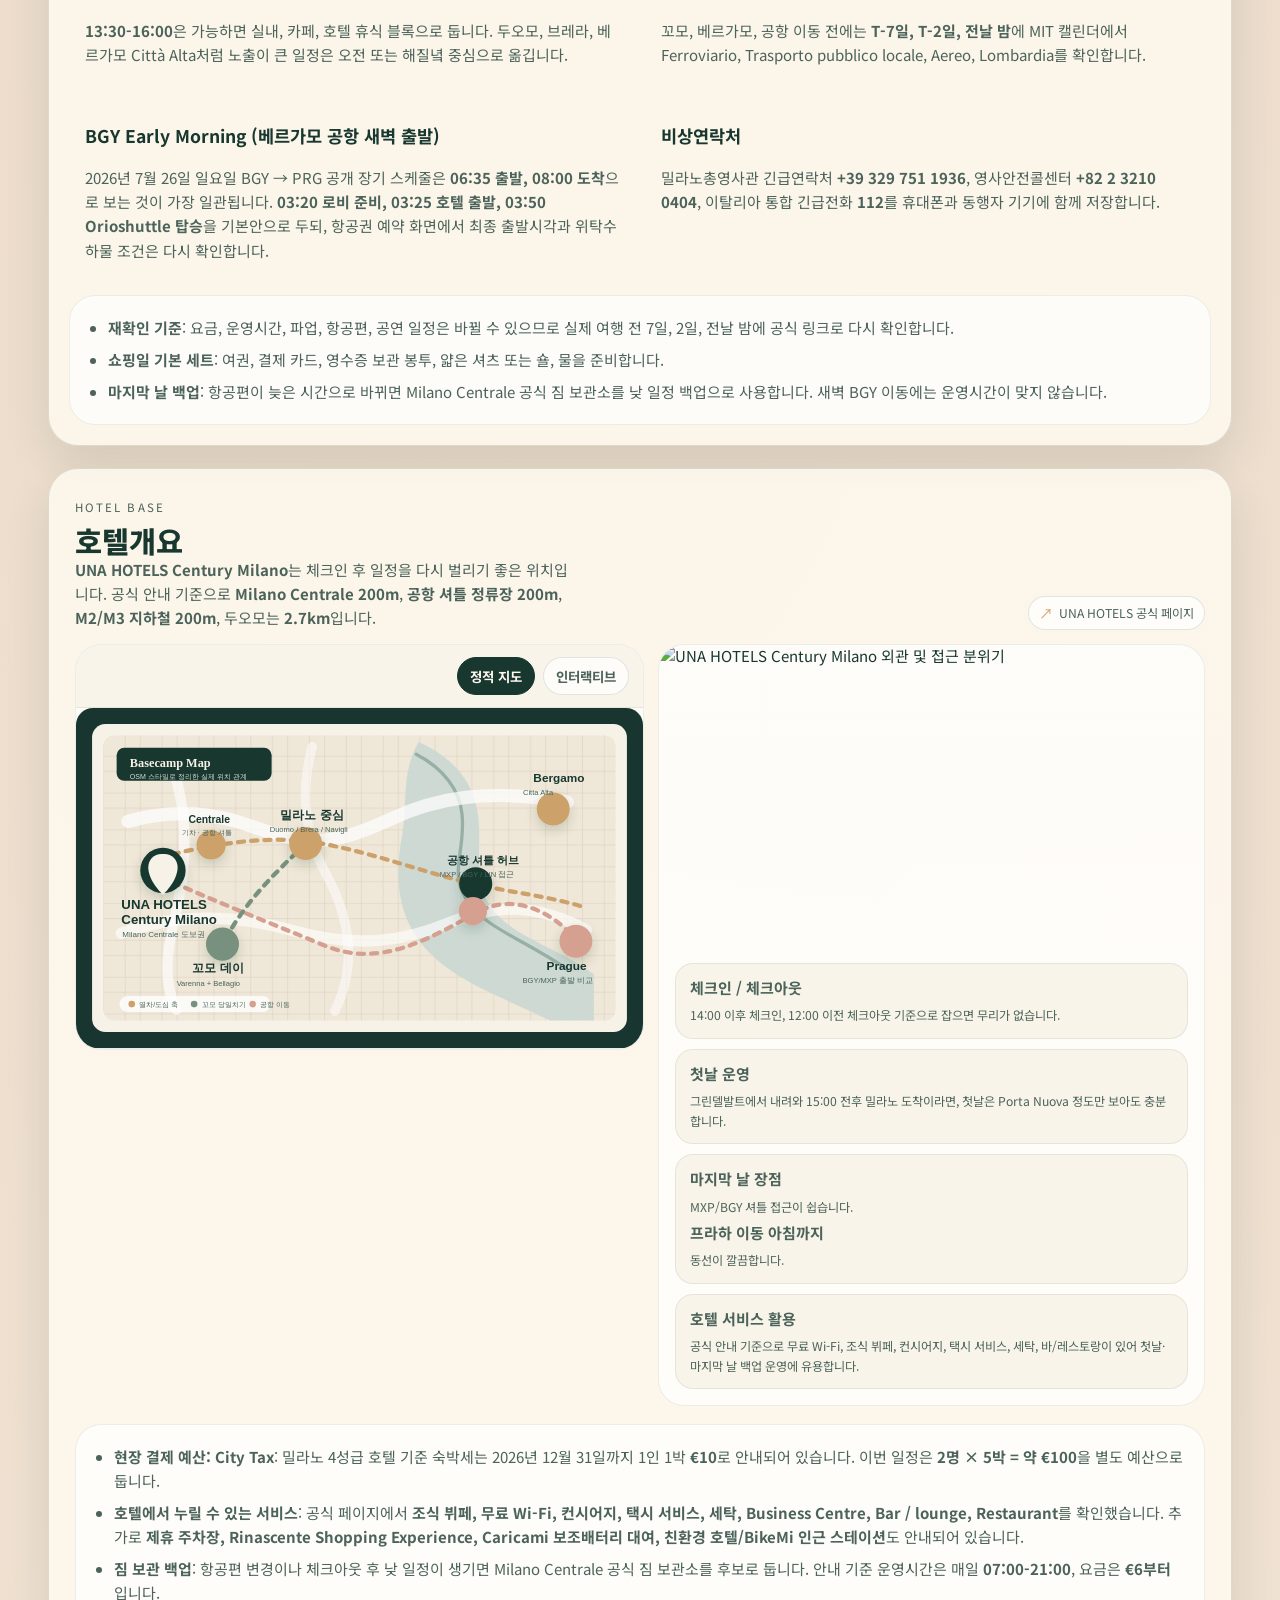
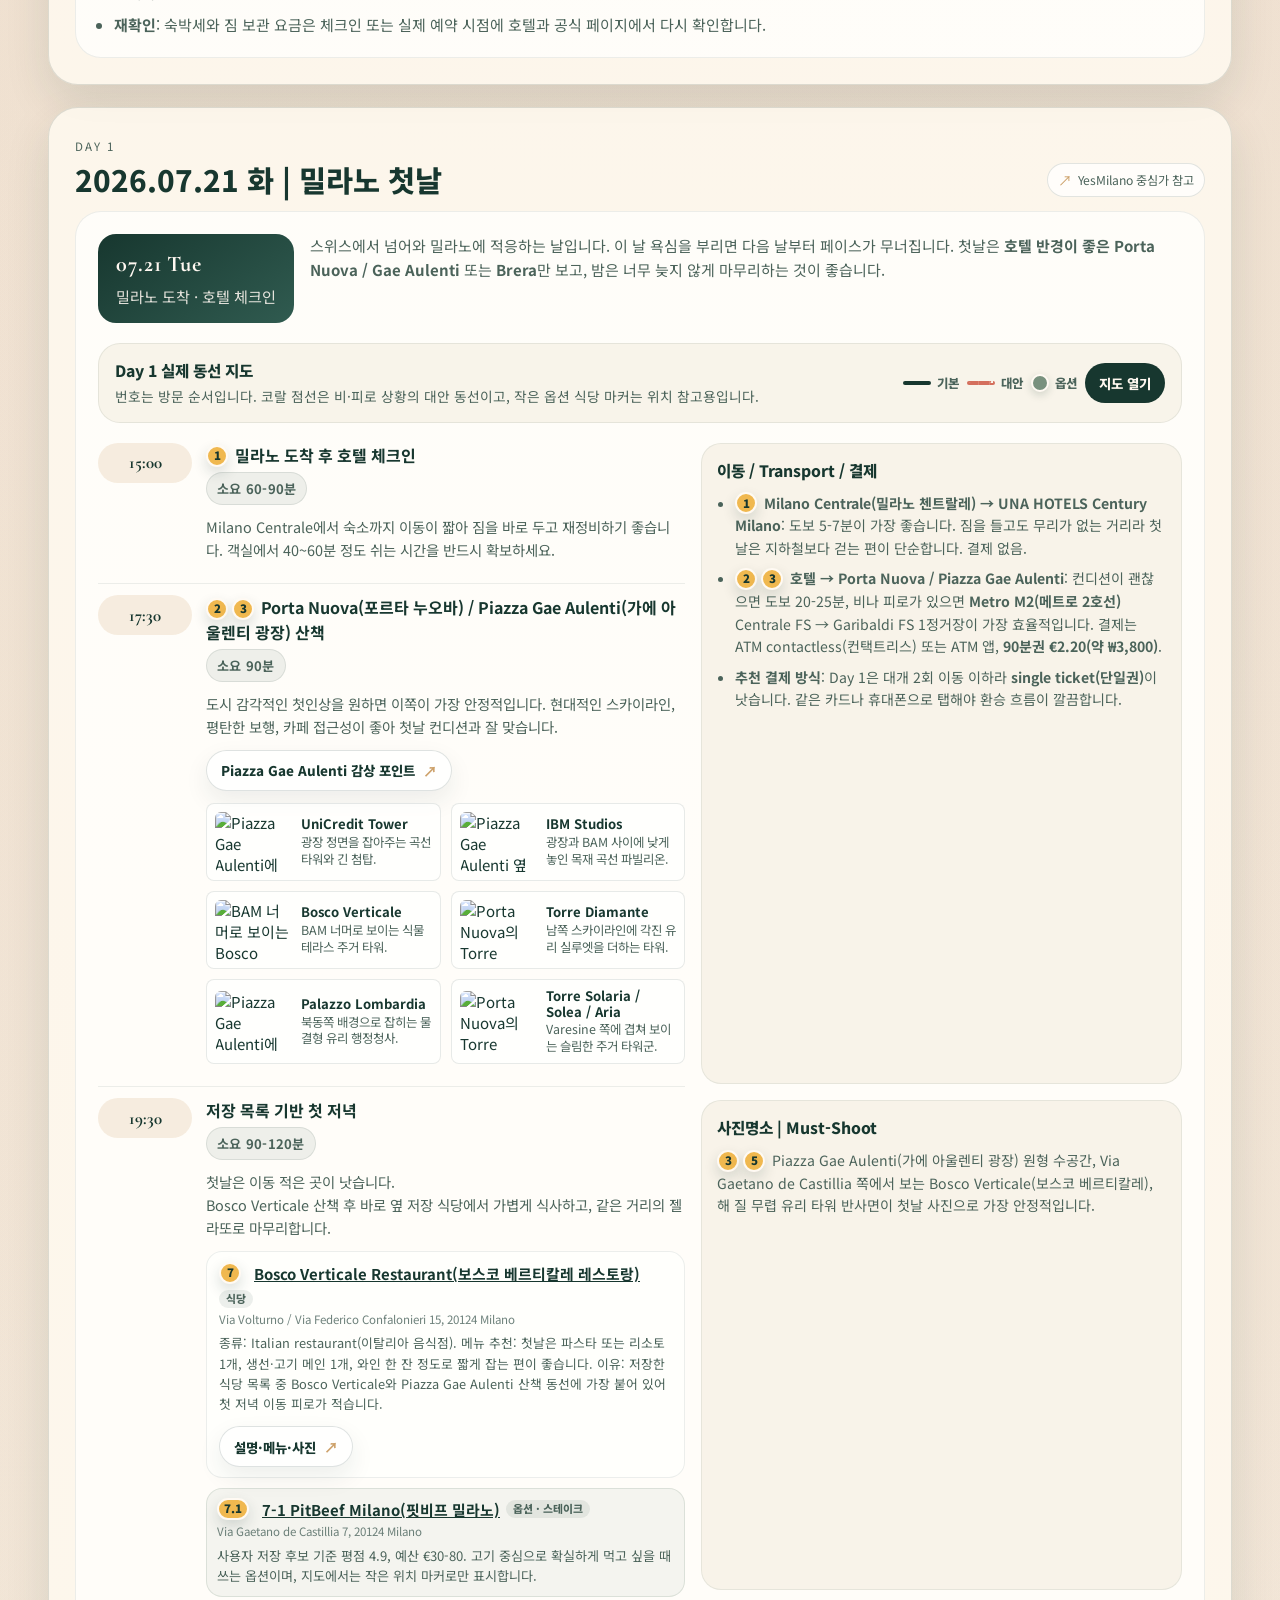
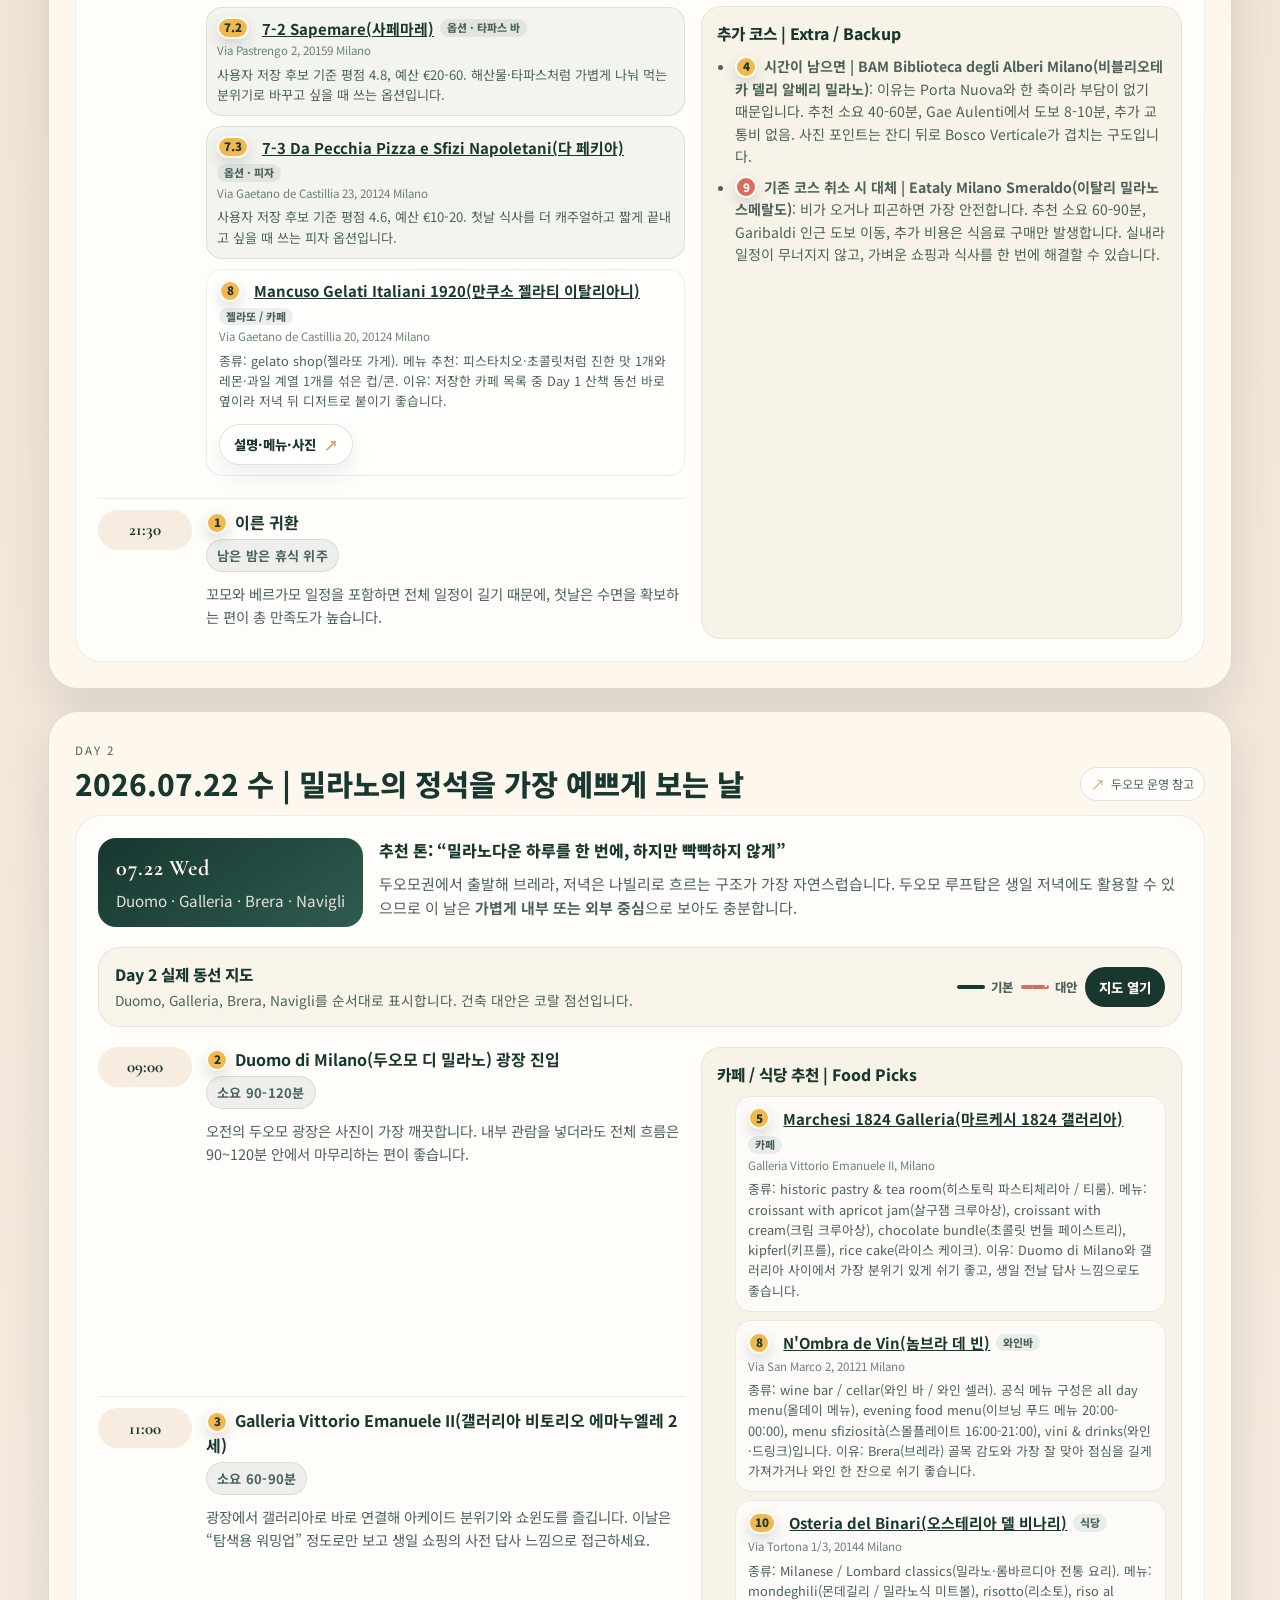
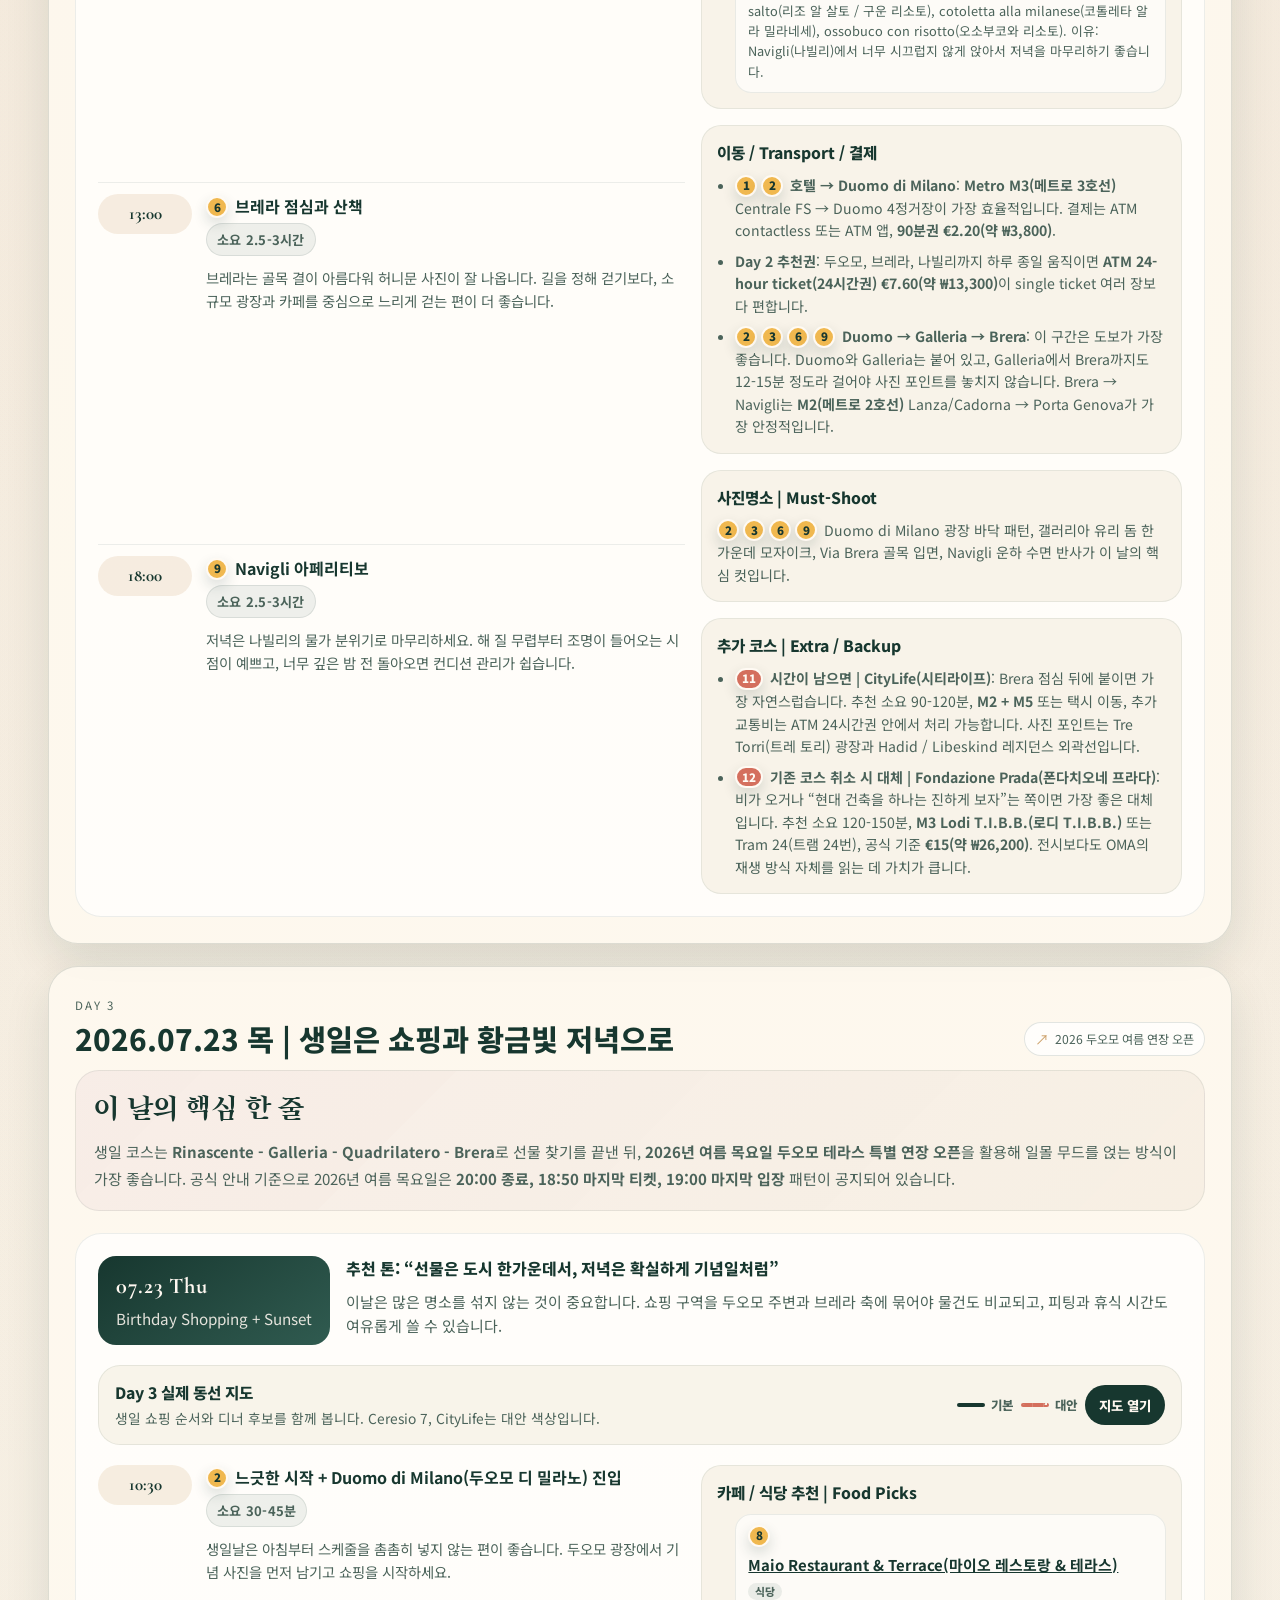
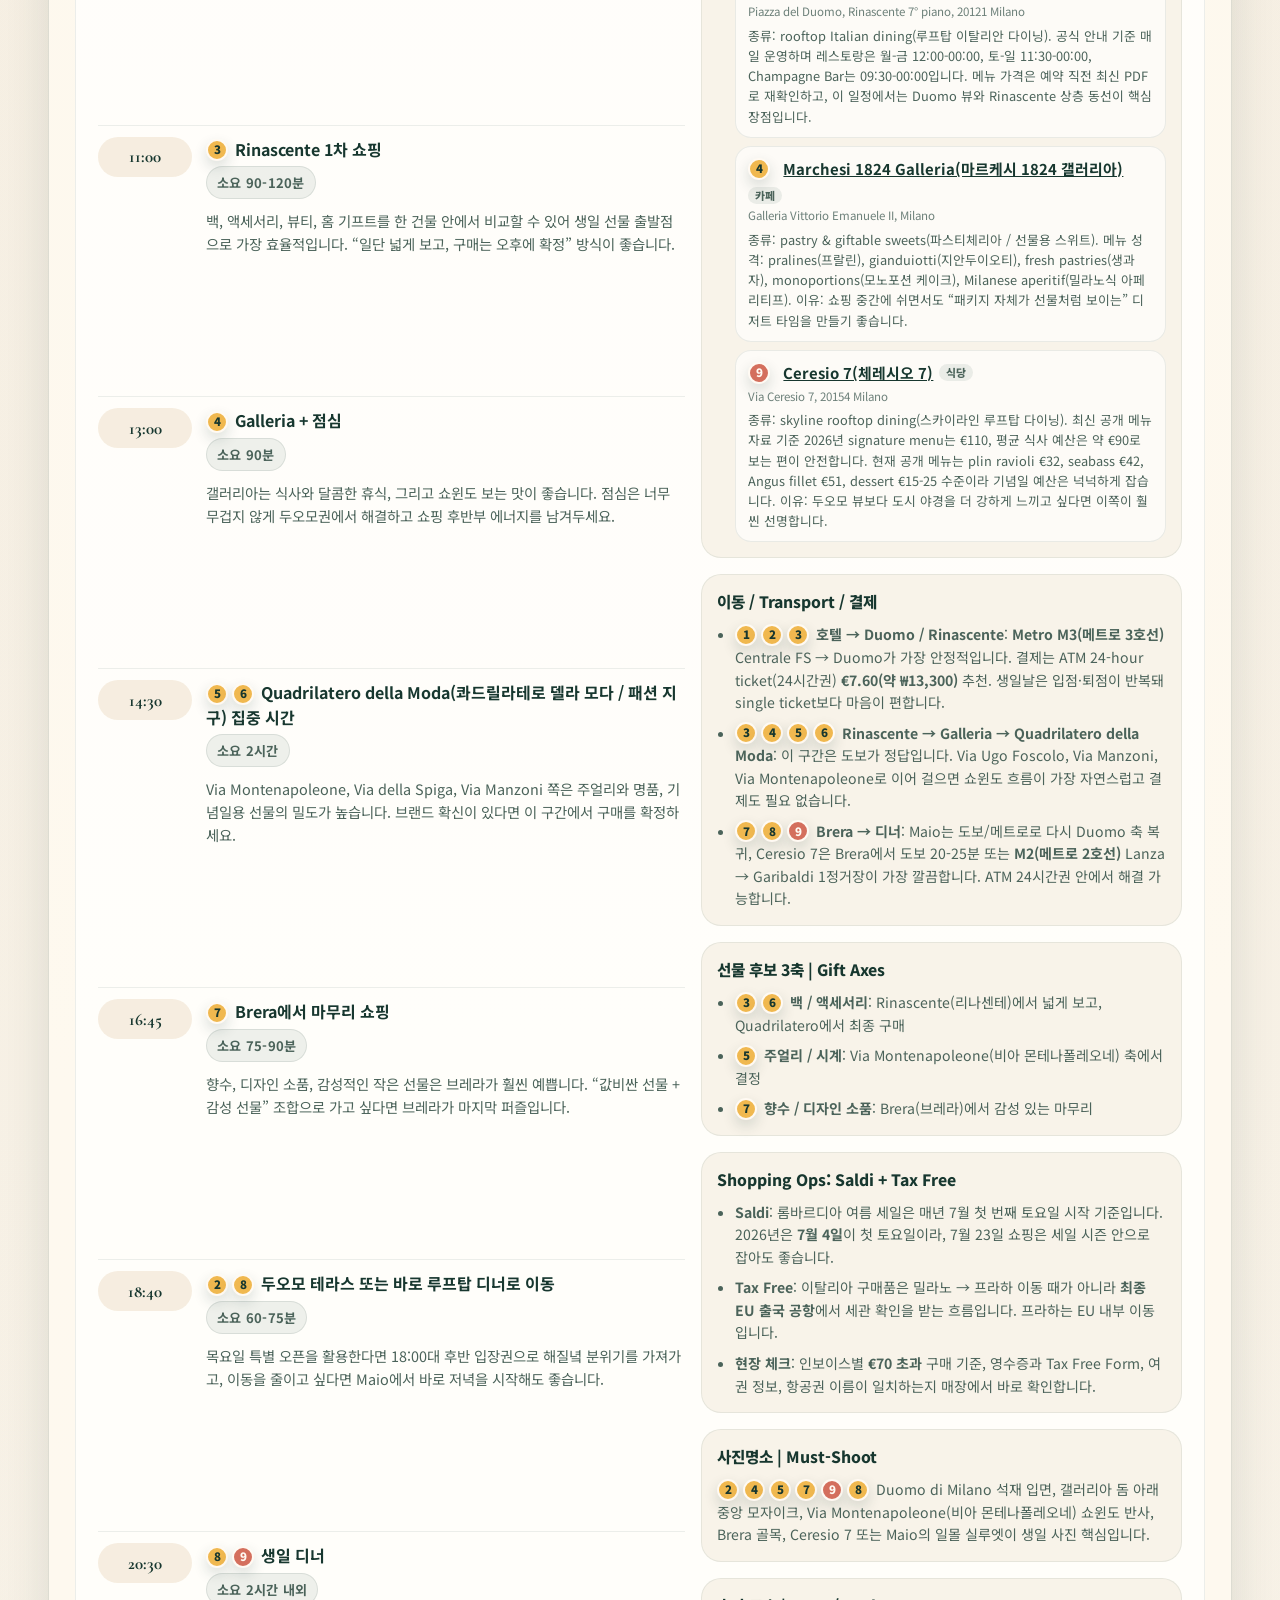
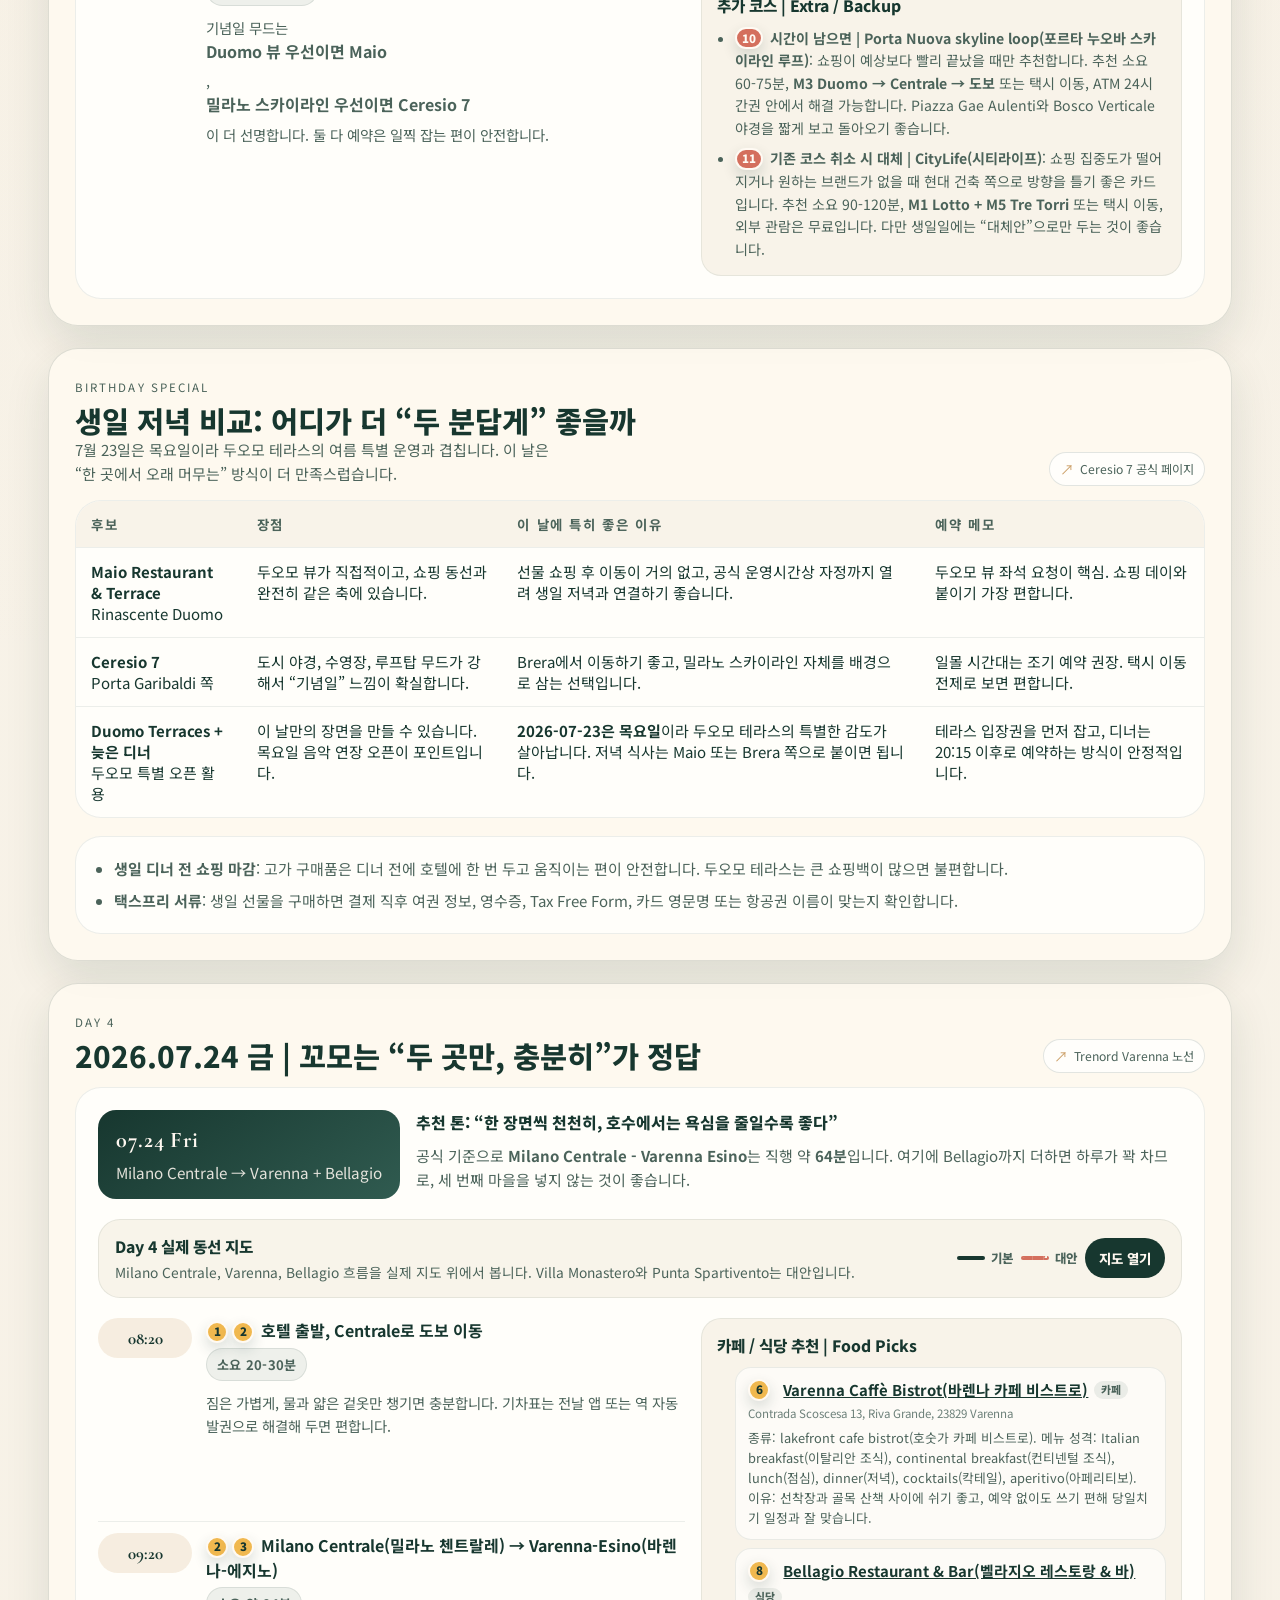
==== commit 52ef99f2: "Add Swiss itinerary and harden route maps" ====
--- a/index.html
+++ b/index.html
@@ -5,12 +5,12 @@
   <meta name="viewport" content="width=device-width, initial-scale=1">
   <meta http-equiv="refresh" content="0; url=./milano_honeymoon_guide.html">
   <link rel="canonical" href="./milano_honeymoon_guide.html">
-  <title>Milano Honeymoon Guide</title>
+  <title>Swiss & Italy Honeymoon Guide</title>
   <script>
     window.location.replace("./milano_honeymoon_guide.html");
   </script>
 </head>
 <body>
-  <p><a href="./milano_honeymoon_guide.html">Open Milano Honeymoon Guide</a></p>
+  <p><a href="./milano_honeymoon_guide.html">Open Swiss & Italy Honeymoon Guide</a></p>
 </body>
 </html>
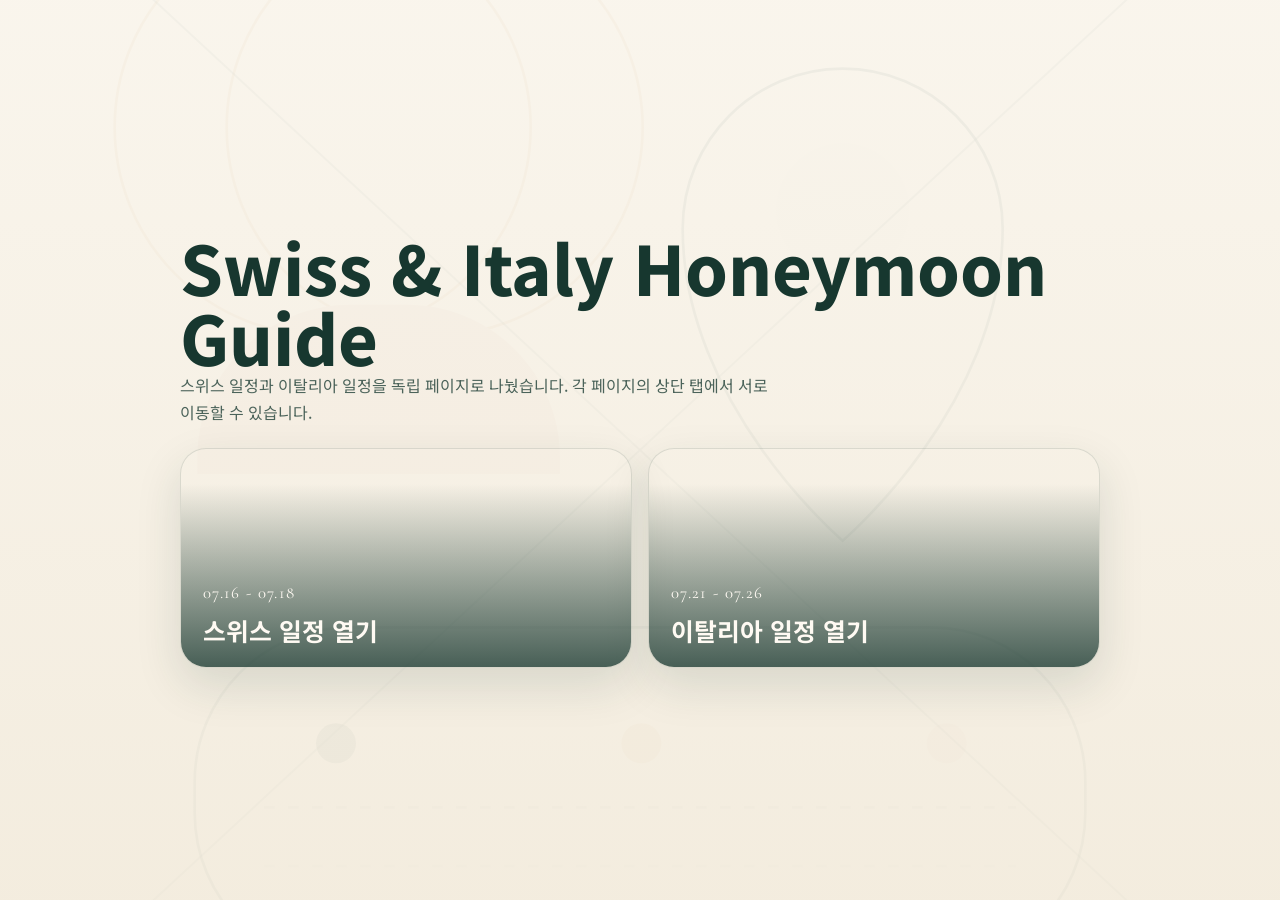
==== commit c609e634: "Split country guides and fix Swiss photos" ====
--- a/index.html
+++ b/index.html
@@ -3,14 +3,123 @@
 <head>
   <meta charset="utf-8">
   <meta name="viewport" content="width=device-width, initial-scale=1">
-  <meta http-equiv="refresh" content="0; url=./milano_honeymoon_guide.html">
-  <link rel="canonical" href="./milano_honeymoon_guide.html">
+  <link rel="manifest" href="./manifest.webmanifest">
+  <meta name="theme-color" content="#17372f">
   <title>Swiss & Italy Honeymoon Guide</title>
-  <script>
-    window.location.replace("./milano_honeymoon_guide.html");
-  </script>
+  <style>
+    @import url('https://fonts.googleapis.com/css2?family=Cormorant+Garamond:wght@600;700&family=Noto+Sans+KR:wght@400;700;800&display=swap');
+
+    * {
+      box-sizing: border-box;
+    }
+
+    body {
+      margin: 0;
+      min-height: 100vh;
+      display: grid;
+      place-items: center;
+      padding: 28px;
+      color: #17372f;
+      font-family: "Noto Sans KR", sans-serif;
+      background:
+        linear-gradient(180deg, rgba(250, 246, 238, 0.86), rgba(243, 236, 222, 0.92)),
+        url("./assets/cover-pattern.svg") center/cover no-repeat;
+    }
+
+    main {
+      width: min(920px, 100%);
+      display: grid;
+      gap: 22px;
+    }
+
+    h1 {
+      margin: 0;
+      font-size: clamp(2rem, 6vw, 4.25rem);
+      line-height: 1.03;
+      font-weight: 800;
+    }
+
+    p {
+      margin: 0;
+      color: #4b635a;
+      line-height: 1.7;
+      max-width: 66ch;
+    }
+
+    .cards {
+      display: grid;
+      grid-template-columns: repeat(auto-fit, minmax(260px, 1fr));
+      gap: 16px;
+    }
+
+    a.card {
+      min-height: 220px;
+      display: flex;
+      flex-direction: column;
+      justify-content: flex-end;
+      gap: 12px;
+      padding: 22px;
+      border: 1px solid rgba(23, 55, 47, 0.13);
+      border-radius: 26px;
+      color: #fffaf3;
+      text-decoration: none;
+      background: #17372f;
+      box-shadow: 0 18px 46px rgba(24, 54, 47, 0.13);
+      overflow: hidden;
+      position: relative;
+    }
+
+    a.card::before {
+      content: "";
+      position: absolute;
+      inset: 0;
+      background: linear-gradient(180deg, transparent 16%, rgba(23, 55, 47, 0.78));
+      z-index: 1;
+    }
+
+    a.card.swiss {
+      background: url("https://commons.wikimedia.org/wiki/Special:FilePath/Lucerne%20Chapel%20Bridge%20and%20Water%20Tower.jpg?width=1100") center/cover no-repeat;
+    }
+
+    a.card.italy {
+      background: url("https://www.duomomilano.it/wp-content/uploads/2023/08/duomo-fotocherchi32-scaled.jpg") center/cover no-repeat;
+    }
+
+    .card span,
+    .card strong {
+      position: relative;
+      z-index: 2;
+    }
+
+    .card span {
+      font-family: "Cormorant Garamond", serif;
+      font-size: 1.05rem;
+      letter-spacing: 0.08em;
+      text-transform: uppercase;
+    }
+
+    .card strong {
+      font-size: 1.55rem;
+      line-height: 1.22;
+    }
+  </style>
 </head>
 <body>
-  <p><a href="./milano_honeymoon_guide.html">Open Swiss & Italy Honeymoon Guide</a></p>
+  <main>
+    <div>
+      <h1>Swiss & Italy Honeymoon Guide</h1>
+      <p>스위스 일정과 이탈리아 일정을 독립 페이지로 나눴습니다. 각 페이지의 상단 탭에서 서로 이동할 수 있습니다.</p>
+    </div>
+    <div class="cards" aria-label="나라별 일정 선택">
+      <a class="card swiss" href="./switzerland_honeymoon_guide.html">
+        <span>07.16 - 07.18</span>
+        <strong>스위스 일정 열기</strong>
+      </a>
+      <a class="card italy" href="./italy_honeymoon_guide.html">
+        <span>07.21 - 07.26</span>
+        <strong>이탈리아 일정 열기</strong>
+      </a>
+    </div>
+  </main>
 </body>
 </html>
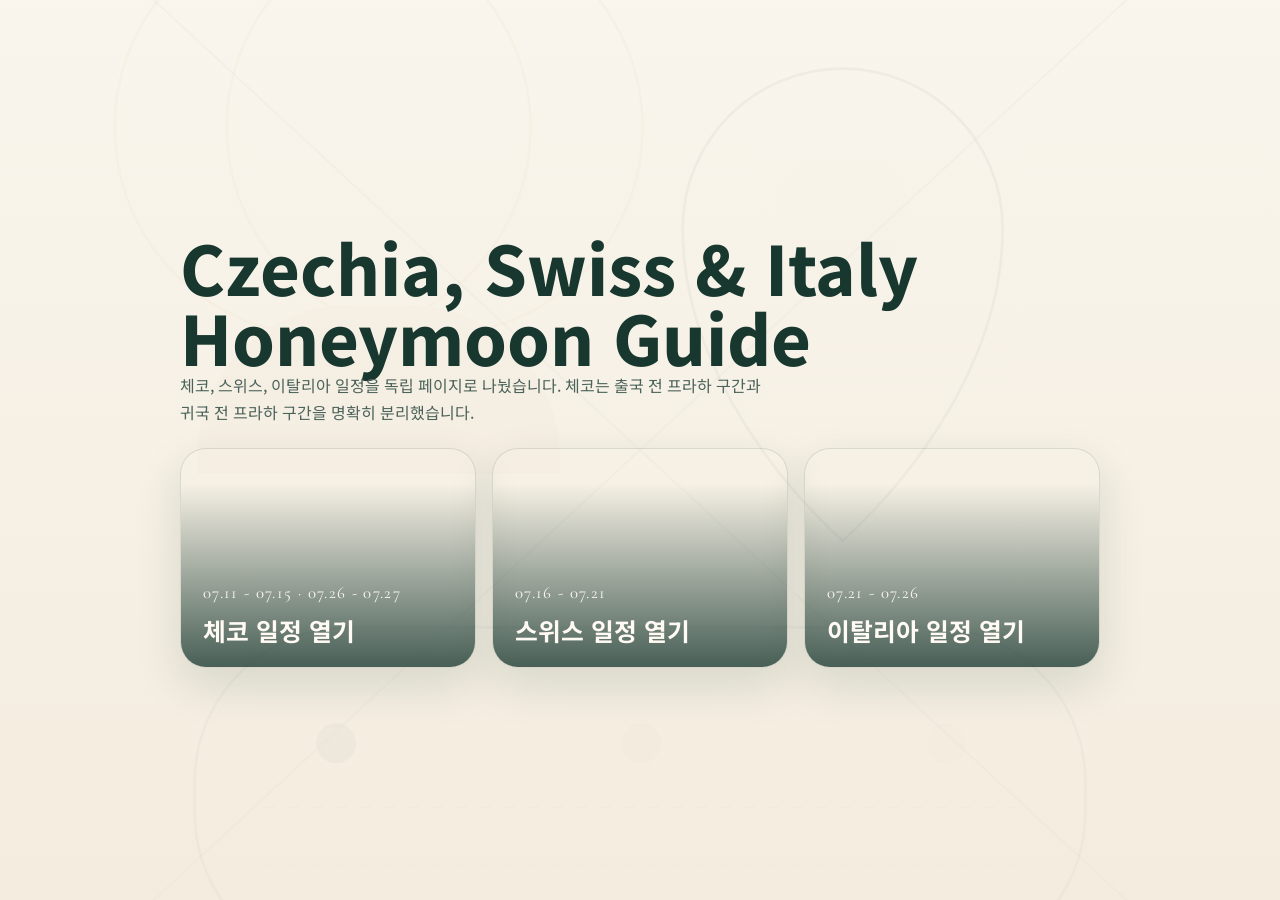
==== commit 9677fc13: "Add Czech guide and deploy country pages" ====
--- a/index.html
+++ b/index.html
@@ -5,7 +5,7 @@
   <meta name="viewport" content="width=device-width, initial-scale=1">
   <link rel="manifest" href="./manifest.webmanifest">
   <meta name="theme-color" content="#17372f">
-  <title>Swiss & Italy Honeymoon Guide</title>
+  <title>Czechia, Swiss & Italy Honeymoon Guide</title>
   <style>
     @import url('https://fonts.googleapis.com/css2?family=Cormorant+Garamond:wght@600;700&family=Noto+Sans+KR:wght@400;700;800&display=swap');
 
@@ -77,8 +77,12 @@
       z-index: 1;
     }
 
+    a.card.czech {
+      background: url("https://commons.wikimedia.org/wiki/Special:FilePath/Prague_charles_bridge_mala_strana_tower.jpg?width=1100") center/cover no-repeat;
+    }
+
     a.card.swiss {
-      background: url("https://commons.wikimedia.org/wiki/Special:FilePath/Lucerne%20Chapel%20Bridge%20and%20Water%20Tower.jpg?width=1100") center/cover no-repeat;
+      background: url("https://upload.wikimedia.org/wikipedia/commons/thumb/3/3f/Luzern_Kapellbruecke.jpg/1280px-Luzern_Kapellbruecke.jpg") center/cover no-repeat;
     }
 
     a.card.italy {
@@ -107,12 +111,16 @@
 <body>
   <main>
     <div>
-      <h1>Swiss & Italy Honeymoon Guide</h1>
-      <p>스위스 일정과 이탈리아 일정을 독립 페이지로 나눴습니다. 각 페이지의 상단 탭에서 서로 이동할 수 있습니다.</p>
+      <h1>Czechia, Swiss & Italy Honeymoon Guide</h1>
+      <p>체코, 스위스, 이탈리아 일정을 독립 페이지로 나눴습니다. 체코는 출국 전 프라하 구간과 귀국 전 프라하 구간을 명확히 분리했습니다.</p>
     </div>
     <div class="cards" aria-label="나라별 일정 선택">
+      <a class="card czech" href="./czech_honeymoon_guide.html">
+        <span>07.11 - 07.15 · 07.26 - 07.27</span>
+        <strong>체코 일정 열기</strong>
+      </a>
       <a class="card swiss" href="./switzerland_honeymoon_guide.html">
-        <span>07.16 - 07.18</span>
+        <span>07.16 - 07.21</span>
         <strong>스위스 일정 열기</strong>
       </a>
       <a class="card italy" href="./italy_honeymoon_guide.html">
